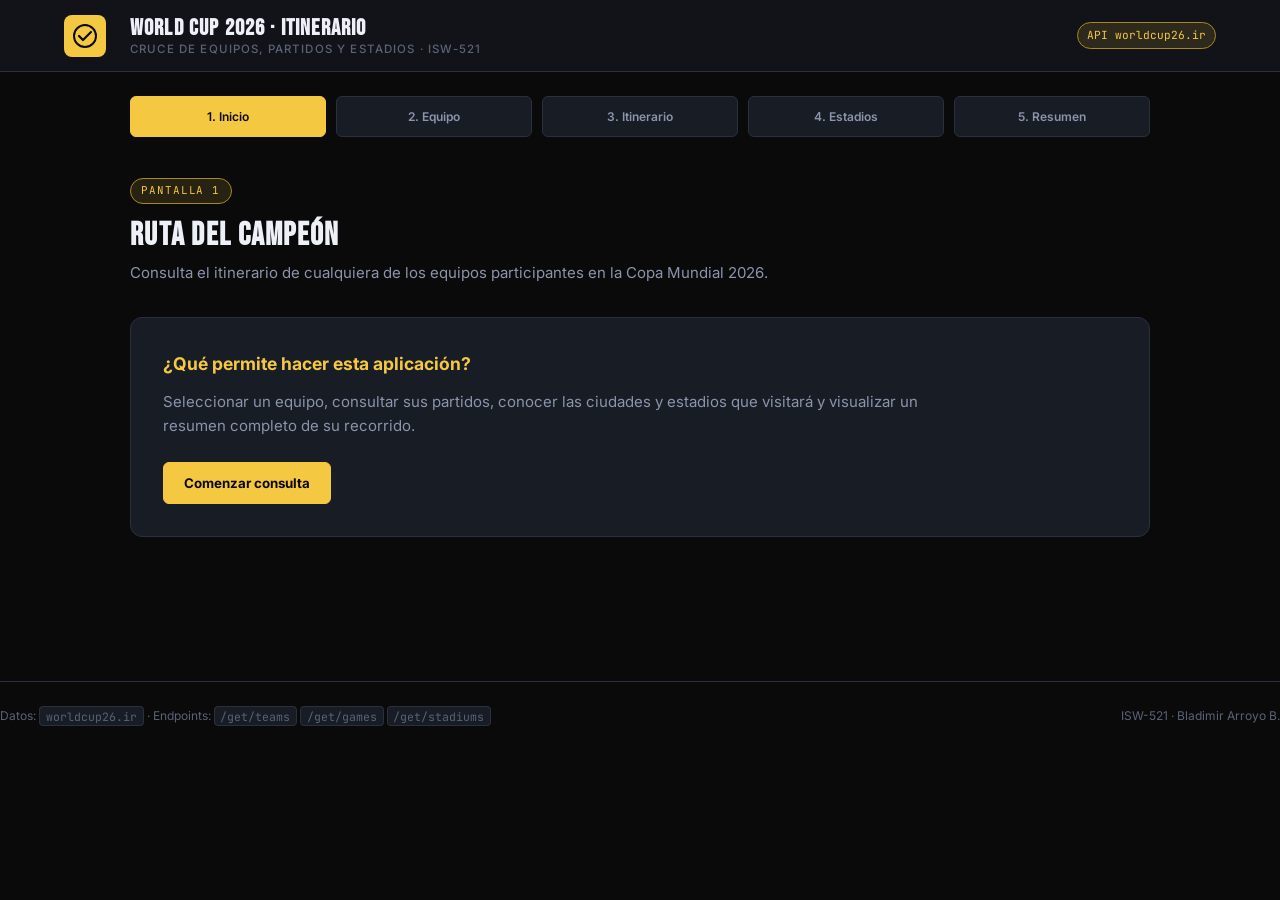
==== Laboratorio-02/Worldcup/worldcup26_itinerario.html @ c5534510 "Crea navegación y estructura de cinco pantallas" ====
<!DOCTYPE html>
<html lang="es">
<head>
  <meta charset="UTF-8">
  <meta name="viewport" content="width=device-width, initial-scale=1.0">
  <title>FIFA World Cup 2026 · Itinerario por Equipo</title>

  <!-- Fuentes institucionales -->
  <link rel="preconnect" href="https://fonts.googleapis.com">
  <link rel="preconnect" href="https://fonts.gstatic.com" crossorigin>
  <link href="https://fonts.googleapis.com/css2?family=Bebas+Neue&family=Inter:wght@300;400;500;600;700&family=JetBrains+Mono:wght@400;600&display=swap" rel="stylesheet">

  <!-- Estilos de la aplicación -->
  <link rel="stylesheet" href="worldcup26_styles.css">
</head>
<body>

<!-- ═══════════════════════════════════════════════════════
     HEADER
═══════════════════════════════════════════════════════ -->
<header>
  <div class="logo-mark" aria-hidden="true">
    <svg viewBox="0 0 26 26" fill="none" xmlns="http://www.w3.org/2000/svg">
      <circle cx="13" cy="13" r="11" stroke="#0A0A0A" stroke-width="2"/>
      <path d="M7 13l4 4 8-8" stroke="#0A0A0A" stroke-width="2.2"
            stroke-linecap="round" stroke-linejoin="round"/>
    </svg>
  </div>
  <div class="header-titles">
    <h1>World Cup 2026 · Itinerario</h1>
    <p>Cruce de equipos, partidos y estadios · ISW-521</p>
  </div>
  <span class="header-badge" id="apiStatus">API worldcup26.ir</span>
</header>

<!-- ═══════════════════════════════════════════════════════
     NAVEGACIÓN ENTRE LAS CINCO PANTALLAS
═══════════════════════════════════════════════════════ -->
<nav class="screen-nav" aria-label="Navegación principal">
  <button
    type="button"
    class="screen-nav-button active"
    data-screen="inicio">
    1. Inicio
  </button>

  <button
    type="button"
    class="screen-nav-button"
    data-screen="equipo">
    2. Equipo
  </button>

  <button
    type="button"
    class="screen-nav-button"
    data-screen="itinerario">
    3. Itinerario
  </button>

  <button
    type="button"
    class="screen-nav-button"
    data-screen="estadios">
    4. Estadios
  </button>

  <button
    type="button"
    class="screen-nav-button"
    data-screen="resumen">
    5. Resumen
  </button>
</nav>

<!-- ═══════════════════════════════════════════════════════
     MAIN
═══════════════════════════════════════════════════════ -->
<main>

  <!-- ═══════════════════════════════════════════════════
       PANTALLA 1: INICIO
  ═══════════════════════════════════════════════════ -->
  <section
    class="app-screen active"
    id="screen-inicio"
    data-screen-panel="inicio">

    <div class="screen-heading">
      <span class="screen-number">Pantalla 1</span>
      <h2>Ruta del Campeón</h2>
      <p>
        Consulta el itinerario de cualquiera de los equipos participantes
        en la Copa Mundial 2026.
      </p>
    </div>

    <div class="welcome-panel">
      <h3>¿Qué permite hacer esta aplicación?</h3>

      <p>
        Seleccionar un equipo, consultar sus partidos, conocer las ciudades
        y estadios que visitará y visualizar un resumen completo de su recorrido.
      </p>

      <button type="button" class="primary-button" id="startButton">
        Comenzar consulta
      </button>
    </div>

  </section>

  <!-- ═══════════════════════════════════════════════════
       PANTALLA 2: SELECCIÓN DEL EQUIPO
  ═══════════════════════════════════════════════════ -->
  <section
    class="app-screen"
    id="screen-equipo"
    data-screen-panel="equipo"
    hidden>

    <div class="screen-heading">
      <span class="screen-number">Pantalla 2</span>
      <h2>Selección del equipo</h2>
      <p>
        Seleccione uno de los equipos obtenidos desde el endpoint
        <code>/get/teams</code>.
      </p>
    </div>

    <!-- Selector poblado desde /get/teams -->
    <section class="selector-panel" aria-label="Selección de equipo">
      <div class="selector-group">
        <label for="teamSelect">Selecciona un equipo</label>

        <select id="teamSelect" disabled aria-live="polite">
          <option value="">— Cargando equipos…</option>
        </select>
      </div>
    </section>

    <!-- Información del equipo seleccionado -->
    <section
      class="team-info"
      id="teamInfo"
      aria-label="Información del equipo seleccionado">

      <div class="team-flag">
        <img
          src=""
          alt="Bandera del equipo"
          id="teamFlagImg">
      </div>

      <div class="team-details">
        <h2 class="team-name" id="teamName">—</h2>
      </div>
    </section>

  </section>

  <!-- ═══════════════════════════════════════════════════
       PANTALLA 3: ITINERARIO DE PARTIDOS
  ═══════════════════════════════════════════════════ -->
  <section
    class="app-screen"
    id="screen-itinerario"
    data-screen-panel="itinerario"
    hidden>

    <div class="screen-heading">
      <span class="screen-number">Pantalla 3</span>
      <h2>Itinerario de partidos</h2>
      <p>
        Partidos del equipo seleccionado, ordenados cronológicamente.
      </p>
    </div>

    <div class="empty-state" id="gamesEmptyState">
      Seleccione primero un equipo para consultar su itinerario.
    </div>

    <!-- Encabezado con contador de partidos -->
    <div class="section-eyebrow" id="sectionEyebrow">
      <span class="eyebrow-label">Partidos del equipo</span>
      <div class="eyebrow-line"></div>
      <span class="eyebrow-count" id="eyebrowCount">0</span>
    </div>

    <!-- Tarjetas de partidos -->
    <div
      class="cards-grid"
      id="cardsGrid"
      aria-live="polite"
      aria-label="Itinerario de partidos">
    </div>

  </section>

  <!-- ═══════════════════════════════════════════════════
       PANTALLA 4: CIUDADES Y ESTADIOS
  ═══════════════════════════════════════════════════ -->
  <section
    class="app-screen"
    id="screen-estadios"
    data-screen-panel="estadios"
    hidden>

    <div class="screen-heading">
      <span class="screen-number">Pantalla 4</span>
      <h2>Ciudades y estadios</h2>
      <p>
        Información obtenida al cruzar los partidos con el endpoint
        <code>/get/stadiums</code>.
      </p>
    </div>

    <!-- Banner mostrado cuando falla /get/stadiums -->
    <div
      class="alert-banner"
      id="alertBanner"
      role="alert"
      aria-live="assertive">

      <span class="alert-icon">⚡</span>

      <div>
        <strong>Estadios no disponibles</strong><br>

        <span id="alertMsg">
          La petición a /get/stadiums falló. Los partidos permanecen
          disponibles y se reintentará únicamente la carga de estadios.
        </span>
      </div>
    </div>

    <div class="empty-state" id="stadiumsEmptyState">
      Seleccione un equipo para consultar las ciudades y los estadios
      de su itinerario.
    </div>

    <!-- Ciudades distintas del recorrido -->
    <div class="cities-section" id="citiesSection">
      <p class="cities-title">Ciudades sede del itinerario</p>
      <div class="cities-chips" id="citiesChips"></div>
    </div>

    <!-- Posteriormente se mostrarán los estadios aquí -->
    <div
      class="stadiums-grid"
      id="stadiumsGrid"
      aria-live="polite">
    </div>

  </section>

  <!-- ═══════════════════════════════════════════════════
       PANTALLA 5: RESUMEN
  ═══════════════════════════════════════════════════ -->
  <section
    class="app-screen"
    id="screen-resumen"
    data-screen-panel="resumen"
    hidden>

    <div class="screen-heading">
      <span class="screen-number">Pantalla 5</span>
      <h2>Resumen del recorrido</h2>
      <p>
        Estadísticas generales calculadas a partir del itinerario
        del equipo seleccionado.
      </p>
    </div>

    <div class="empty-state" id="summaryEmptyState">
      Seleccione un equipo para generar el resumen.
    </div>

    <!-- Estadísticas del equipo seleccionado -->
    <div class="stats-bar" id="statsBar" aria-live="polite">
      <div class="stat-cell">
        <span class="stat-num" id="statGames">—</span>
        <span class="stat-label">Partidos</span>
      </div>

      <div class="stat-cell">
        <span class="stat-num" id="statCities">—</span>
        <span class="stat-label">Ciudades</span>
      </div>

      <div class="stat-cell">
        <span class="stat-num" id="statHome">—</span>
        <span class="stat-label">Locales</span>
      </div>

      <div class="stat-cell">
        <span class="stat-num" id="statAway">—</span>
        <span class="stat-label">Visitantes</span>
      </div>
    </div>

  </section>

</main>

<!-- ═══════════════════════════════════════════════════════
     FOOTER
═══════════════════════════════════════════════════════ -->
<footer>
  <span>
    Datos: <code>worldcup26.ir</code> ·
    Endpoints: <code>/get/teams</code> <code>/get/games</code> <code>/get/stadiums</code>
  </span>
  <span>ISW-521 · Bladimir Arroyo B.</span>
</footer>

<!-- Lógica de la aplicación (defer garantiza que el DOM ya existe) -->
<script src="worldcup26_app.js" defer></script>

</body>
</html>
---- Laboratorio-02/Worldcup/worldcup26_styles.css ----
/* ═══════════════════════════════════════════════════════
   DESIGN TOKENS
   Palette: pitch black + stadium floodlight gold + grass green accent
   Signature: diagonal "match stripe" on each card header
═══════════════════════════════════════════════════════ */
:root {
  --black:      #0A0A0A;
  --deep:       #111318;
  --surface:    #181C25;
  --card:       #1E2330;
  --border:     #2A3040;
  --muted:      #3A4255;

  --gold:       #F5C842;
  --gold-dim:   #A8891D;
  --gold-glow:  rgba(245,200,66,.12);

  --green:      #2ECC71;
  --green-dim:  rgba(46,204,113,.15);

  --red:        #E74C3C;
  --red-dim:    rgba(231,76,60,.15);

  --text:       #EDF0F7;
  --text-2:     #8B94AC;
  --text-3:     #5A6278;

  --radius:     12px;
  --radius-sm:  6px;

  --font-display: 'Bebas Neue', sans-serif;
  --font-body:    'Inter', sans-serif;
  --font-mono:    'JetBrains Mono', monospace;

  --transition: 200ms cubic-bezier(.4,0,.2,1);
}

/* ═══ RESET ══════════════════════════════════════════════ */
*, *::before, *::after { box-sizing: border-box; margin: 0; padding: 0; }
html { scroll-behavior: smooth; }
body {
  background: var(--black);
  color: var(--text);
  font-family: var(--font-body);
  font-size: 15px;
  line-height: 1.6;
  min-height: 100vh;
}

/* ═══ HEADER ════════════════════════════════════════════ */
header {
  background: var(--deep);
  border-bottom: 1px solid var(--border);
  padding: 0 clamp(1.5rem, 5vw, 4rem);
  display: flex;
  align-items: center;
  gap: 1.5rem;
  height: 72px;
  position: sticky;
  top: 0;
  z-index: 100;
}
.logo-mark {
  width: 42px; height: 42px;
  background: var(--gold);
  border-radius: 8px;
  display: grid; place-items: center;
  flex-shrink: 0;
}
.logo-mark svg { width: 26px; height: 26px; }
.header-titles { line-height: 1.2; }
.header-titles h1 {
  font-family: var(--font-display);
  font-size: 1.45rem;
  letter-spacing: .05em;
  color: var(--text);
}
.header-titles p {
  font-size: .72rem;
  color: var(--text-3);
  text-transform: uppercase;
  letter-spacing: .1em;
  font-weight: 500;
}
.header-badge {
  margin-left: auto;
  font-size: .7rem;
  font-family: var(--font-mono);
  background: var(--gold-glow);
  border: 1px solid var(--gold-dim);
  color: var(--gold);
  padding: .3em .8em;
  border-radius: 999px;
}

/* ═══ LAYOUT ════════════════════════════════════════════ */
main {
  max-width: 1100px;
  margin: 0 auto;
  padding: 2.5rem clamp(1rem, 4vw, 2.5rem) 5rem;
}

/* ═══ SELECTOR SECTION ══════════════════════════════════ */
.selector-panel {
  background: var(--surface);
  border: 1px solid var(--border);
  border-radius: var(--radius);
  padding: 2rem 2.25rem;
  margin-bottom: 2.5rem;
  display: flex;
  gap: 2rem;
  align-items: flex-end;
  flex-wrap: wrap;
}
.selector-group { flex: 1; min-width: 260px; }
.selector-group label {
  display: block;
  font-size: .7rem;
  font-weight: 600;
  text-transform: uppercase;
  letter-spacing: .12em;
  color: var(--text-3);
  margin-bottom: .6rem;
}
.selector-group select {
  width: 100%;
  background: var(--card);
  border: 1.5px solid var(--border);
  color: var(--text);
  font-family: var(--font-body);
  font-size: .95rem;
  padding: .75rem 1rem;
  border-radius: var(--radius-sm);
  cursor: pointer;
  appearance: none;
  background-image: url("data:image/svg+xml,%3Csvg xmlns='http://www.w3.org/2000/svg' viewBox='0 0 20 20'%3E%3Cpath fill='%238B94AC' d='M5 7l5 5 5-5'/%3E%3C/svg%3E");
  background-repeat: no-repeat;
  background-position: right .85rem center;
  background-size: 18px;
  transition: border-color var(--transition);
}
.selector-group select:focus { outline: none; border-color: var(--gold); }
.selector-group select:disabled { opacity: .45; cursor: not-allowed; }
.selector-group select option { background: var(--card); }

/* ═══ STATS BAR ════════════════════════════════════════= */
.stats-bar {
  display: none;
  gap: 1px;
  background: var(--border);
  border: 1px solid var(--border);
  border-radius: var(--radius);
  overflow: hidden;
  margin-bottom: 2rem;
}
.stats-bar.visible { display: flex; }
.stat-cell {
  flex: 1;
  background: var(--surface);
  padding: 1.15rem 1.5rem;
  text-align: center;
  min-width: 0;
}
.stat-cell .stat-num {
  display: block;
  font-family: var(--font-display);
  font-size: 2.1rem;
  color: var(--gold);
  letter-spacing: .04em;
  line-height: 1;
}
.stat-cell .stat-label {
  font-size: .68rem;
  text-transform: uppercase;
  letter-spacing: .1em;
  color: var(--text-3);
  font-weight: 600;
  margin-top: .3rem;
}

/* ═══ SECTION EYEBROW ═══════════════════════════════════ */
.section-eyebrow {
  display: none;
  align-items: center;
  gap: .75rem;
  margin-bottom: 1.25rem;
}
.section-eyebrow.visible { display: flex; }
.eyebrow-label {
  font-size: .7rem;
  font-weight: 700;
  text-transform: uppercase;
  letter-spacing: .14em;
  color: var(--text-3);
}
.eyebrow-line { flex: 1; height: 1px; background: var(--border); }
.eyebrow-count {
  font-family: var(--font-mono);
  font-size: .72rem;
  color: var(--gold);
  background: var(--gold-glow);
  border: 1px solid var(--gold-dim);
  padding: .2em .65em;
  border-radius: 999px;
}

/* ═══ CARDS GRID ════════════════════════════════════════ */
.cards-grid {
  display: grid;
  grid-template-columns: repeat(auto-fill, minmax(320px, 1fr));
  gap: 1.25rem;
}

/* ═══ MATCH CARD ════════════════════════════════════════ */
.match-card {
  background: var(--card);
  border: 1px solid var(--border);
  border-radius: var(--radius);
  overflow: hidden;
  transition: transform var(--transition), box-shadow var(--transition), border-color var(--transition);
  animation: card-in .35s ease both;
}
.match-card:hover {
  transform: translateY(-3px);
  box-shadow: 0 12px 36px rgba(0,0,0,.5);
  border-color: var(--muted);
}
@keyframes card-in {
  from { opacity: 0; transform: translateY(12px); }
  to   { opacity: 1; transform: translateY(0); }
}

/* Diagonal stripe — the signature element */
.card-stripe {
  height: 7px;
  background: repeating-linear-gradient(
    -55deg,
    var(--gold) 0px,
    var(--gold) 6px,
    transparent 6px,
    transparent 14px
  );
  opacity: .8;
}
.match-card.home .card-stripe {
  background: repeating-linear-gradient(
    -55deg,
    var(--green) 0px,
    var(--green) 6px,
    transparent 6px,
    transparent 14px
  );
}

.card-header {
  padding: 1.1rem 1.25rem .7rem;
  display: flex;
  justify-content: space-between;
  align-items: flex-start;
  gap: .75rem;
}
.card-matchup { flex: 1; min-width: 0; }
.card-round {
  font-size: .65rem;
  font-weight: 700;
  text-transform: uppercase;
  letter-spacing: .12em;
  color: var(--text-3);
  margin-bottom: .35rem;
}
.card-teams {
  font-family: var(--font-display);
  font-size: 1.3rem;
  letter-spacing: .03em;
  color: var(--text);
  white-space: nowrap;
  overflow: hidden;
  text-overflow: ellipsis;
}
.team-highlight { color: var(--gold); }
.card-role-badge {
  flex-shrink: 0;
  font-size: .62rem;
  font-weight: 700;
  text-transform: uppercase;
  letter-spacing: .1em;
  padding: .3em .7em;
  border-radius: 999px;
}
.role-home {
  background: var(--green-dim);
  color: var(--green);
  border: 1px solid rgba(46,204,113,.3);
}
.role-away {
  background: var(--gold-glow);
  color: var(--gold);
  border: 1px solid rgba(245,200,66,.3);
}

.card-body { padding: 0 1.25rem 1.1rem; }

.card-row {
  display: flex;
  align-items: flex-start;
  gap: .65rem;
  padding: .55rem 0;
  border-bottom: 1px solid var(--border);
}
.card-row:last-child { border-bottom: none; }
.card-icon {
  width: 28px; height: 28px; flex-shrink: 0;
  background: var(--surface);
  border: 1px solid var(--border);
  border-radius: 6px;
  display: grid; place-items: center;
  font-size: 13px;
  margin-top: .05rem;
}
.card-row-content { flex: 1; min-width: 0; }
.card-row-label {
  font-size: .65rem;
  font-weight: 600;
  text-transform: uppercase;
  letter-spacing: .1em;
  color: var(--text-3);
  line-height: 1;
  margin-bottom: .2rem;
}
.card-row-value {
  font-size: .88rem;
  color: var(--text);
  font-weight: 500;
}
.card-row-sub {
  font-size: .78rem;
  color: var(--text-2);
  margin-top: .1rem;
}

/* ═══ STADIUM ERROR STATE ═══════════════════════════════ */
.stadium-error .card-row-value {
  color: var(--red);
}
.stadium-error .card-icon {
  border-color: var(--red);
  background: var(--red-dim);
}
.stadium-retrying {
  font-size: .68rem;
  color: var(--text-3);
  font-family: var(--font-mono);
  margin-top: .2rem;
  animation: pulse 1.4s ease infinite;
}
@keyframes pulse { 0%,100%{opacity:1} 50%{opacity:.4} }

/* ═══ SKELETON CARDS ════════════════════════════════════ */
.skeleton-card {
  background: var(--card);
  border: 1px solid var(--border);
  border-radius: var(--radius);
  overflow: hidden;
  animation: card-in .3s ease both;
}
.skeleton-stripe {
  height: 7px;
  background: var(--border);
  animation: shimmer 1.6s ease infinite;
}
.skeleton-body { padding: 1.1rem 1.25rem; }
.skel {
  background: var(--muted);
  border-radius: 4px;
  margin-bottom: .7rem;
  animation: shimmer 1.6s ease infinite;
}
.skel-lg  { height: 18px; width: 70%; }
.skel-md  { height: 13px; width: 55%; }
.skel-sm  { height: 11px; width: 40%; }
@keyframes shimmer {
  0%   { opacity: .5; }
  50%  { opacity: .2; }
  100% { opacity: .5; }
}

/* ═══ STATE MESSAGES ════════════════════════════════════ */
.state-msg {
  text-align: center;
  padding: 4rem 2rem;
  color: var(--text-3);
}
.state-msg .state-icon {
  font-size: 3rem;
  margin-bottom: 1rem;
  display: block;
}
.state-msg h2 {
  font-family: var(--font-display);
  font-size: 1.5rem;
  letter-spacing: .05em;
  color: var(--text-2);
  margin-bottom: .5rem;
}
.state-msg p {
  font-size: .9rem;
  max-width: 380px;
  margin: 0 auto;
  line-height: 1.6;
}

/* ═══ GLOBAL SPINNER ════════════════════════════════════ */
.spinner {
  width: 22px; height: 22px;
  border: 2.5px solid var(--border);
  border-top-color: var(--gold);
  border-radius: 50%;
  animation: spin .7s linear infinite;
  display: inline-block;
  vertical-align: middle;
}
@keyframes spin { to { transform: rotate(360deg); } }

/* ═══ ALERT BANNER ══════════════════════════════════════ */
.alert-banner {
  display: none;
  align-items: flex-start;
  gap: .75rem;
  background: var(--red-dim);
  border: 1px solid var(--red);
  border-radius: var(--radius-sm);
  padding: 1rem 1.25rem;
  margin-bottom: 1.5rem;
  font-size: .88rem;
  color: #F5A9A3;
}
.alert-banner.visible { display: flex; }
.alert-banner strong { color: var(--red); }
.alert-icon { flex-shrink: 0; font-size: 1.1rem; margin-top: .05rem; }

/* ═══ CITIES CHIP LIST ══════════════════════════════════ */
.cities-section { display: none; margin-bottom: 2.5rem; }
.cities-section.visible { display: block; }
.cities-title {
  font-size: .7rem;
  font-weight: 700;
  text-transform: uppercase;
  letter-spacing: .12em;
  color: var(--text-3);
  margin-bottom: .7rem;
}
.cities-chips { display: flex; flex-wrap: wrap; gap: .5rem; }
.city-chip {
  font-size: .78rem;
  font-family: var(--font-mono);
  background: var(--surface);
  border: 1px solid var(--border);
  color: var(--text-2);
  padding: .3em .8em;
  border-radius: 999px;
  transition: border-color var(--transition);
}
.city-chip:hover { border-color: var(--gold); color: var(--gold); }

/* ═══ FOOTER ════════════════════════════════════════════ */
footer {
  margin-top: 4rem;
  padding-top: 1.5rem;
  border-top: 1px solid var(--border);
  display: flex;
  justify-content: space-between;
  align-items: center;
  flex-wrap: wrap;
  gap: .75rem;
  font-size: .75rem;
  color: var(--text-3);
}
footer code {
  font-family: var(--font-mono);
  background: var(--surface);
  border: 1px solid var(--border);
  padding: .15em .5em;
  border-radius: 4px;
  font-size: .72rem;
}

/* ═══════════════════════════════════════════════════════
   NAVEGACIÓN ENTRE PANTALLAS
═══════════════════════════════════════════════════════ */

.screen-nav {
  max-width: 1100px;
  margin: 1.5rem auto 0;
  padding: 0 clamp(1rem, 4vw, 2.5rem);

  display: grid;
  grid-template-columns: repeat(5, 1fr);
  gap: 0.6rem;
}

.screen-nav-button {
  border: 1px solid var(--border);
  border-radius: var(--radius-sm);

  background: var(--surface);
  color: var(--text-2);

  padding: 0.75rem 0.5rem;

  font-family: var(--font-body);
  font-size: 0.75rem;
  font-weight: 600;

  cursor: pointer;
  transition:
    background var(--transition),
    color var(--transition),
    border-color var(--transition);
}

.screen-nav-button:hover {
  color: var(--gold);
  border-color: var(--gold-dim);
}

.screen-nav-button.active {
  background: var(--gold);
  border-color: var(--gold);
  color: var(--black);
}

/* ═══════════════════════════════════════════════════════
   PANTALLAS
═══════════════════════════════════════════════════════ */

.app-screen {
  display: none;
}

.app-screen.active {
  display: block;
}

.screen-heading {
  margin-bottom: 2rem;
}

.screen-number {
  display: inline-block;

  margin-bottom: 0.4rem;
  padding: 0.2rem 0.65rem;

  border: 1px solid var(--gold-dim);
  border-radius: 999px;

  background: var(--gold-glow);
  color: var(--gold);

  font-family: var(--font-mono);
  font-size: 0.68rem;
  text-transform: uppercase;
  letter-spacing: 0.08em;
}

.screen-heading h2 {
  font-family: var(--font-display);
  font-size: 2rem;
  letter-spacing: 0.04em;
}

.screen-heading p {
  max-width: 720px;
  color: var(--text-2);
}

.screen-heading code {
  font-family: var(--font-mono);
  color: var(--gold);
}

/* ═══════════════════════════════════════════════════════
   PANTALLA DE INICIO
═══════════════════════════════════════════════════════ */

.welcome-panel {
  padding: 2rem;

  background: var(--surface);
  border: 1px solid var(--border);
  border-radius: var(--radius);
}

.welcome-panel h3 {
  margin-bottom: 0.75rem;
  color: var(--gold);
}

.welcome-panel p {
  max-width: 760px;
  margin-bottom: 1.5rem;
  color: var(--text-2);
}

.primary-button {
  border: 1px solid var(--gold);
  border-radius: var(--radius-sm);

  background: var(--gold);
  color: var(--black);

  padding: 0.75rem 1.25rem;

  font-family: var(--font-body);
  font-weight: 700;

  cursor: pointer;
  transition: transform var(--transition);
}

.primary-button:hover {
  transform: translateY(-2px);
}

/* ═══════════════════════════════════════════════════════
   ESTADOS SIN INFORMACIÓN
═══════════════════════════════════════════════════════ */

.empty-state {
  padding: 1.5rem;

  background: var(--surface);
  border: 1px dashed var(--muted);
  border-radius: var(--radius);

  color: var(--text-2);
  text-align: center;
}

/* Mantiene la bandera y el nombre ordenados */
.team-info {
  display: none;
  align-items: center;
  gap: 1.25rem;

  margin-bottom: 2rem;
  padding: 1.5rem;

  background: var(--surface);
  border: 1px solid var(--border);
  border-radius: var(--radius);
}

.team-flag img {
  display: block;
  width: 90px;
  height: 60px;
  object-fit: cover;
}

.team-name {
  font-size: 1.8rem;
}

/* ═══ RESPONSIVE ════════════════════════════════════════ */
@media (max-width: 600px) {
  .stats-bar { flex-direction: column; gap: 0; }
  .selector-panel { flex-direction: column; gap: 1rem; }
  header { gap: 1rem; }
  .header-badge { display: none; }

  .screen-nav {
      grid-template-columns: 1fr;
    }

    .team-info {
      align-items: flex-start;
      flex-direction: column;
    }
}

@media (prefers-reduced-motion: reduce) {
  *, *::before, *::after {
    animation-duration: .01ms !important;
    transition-duration: .01ms !important;
  }
}
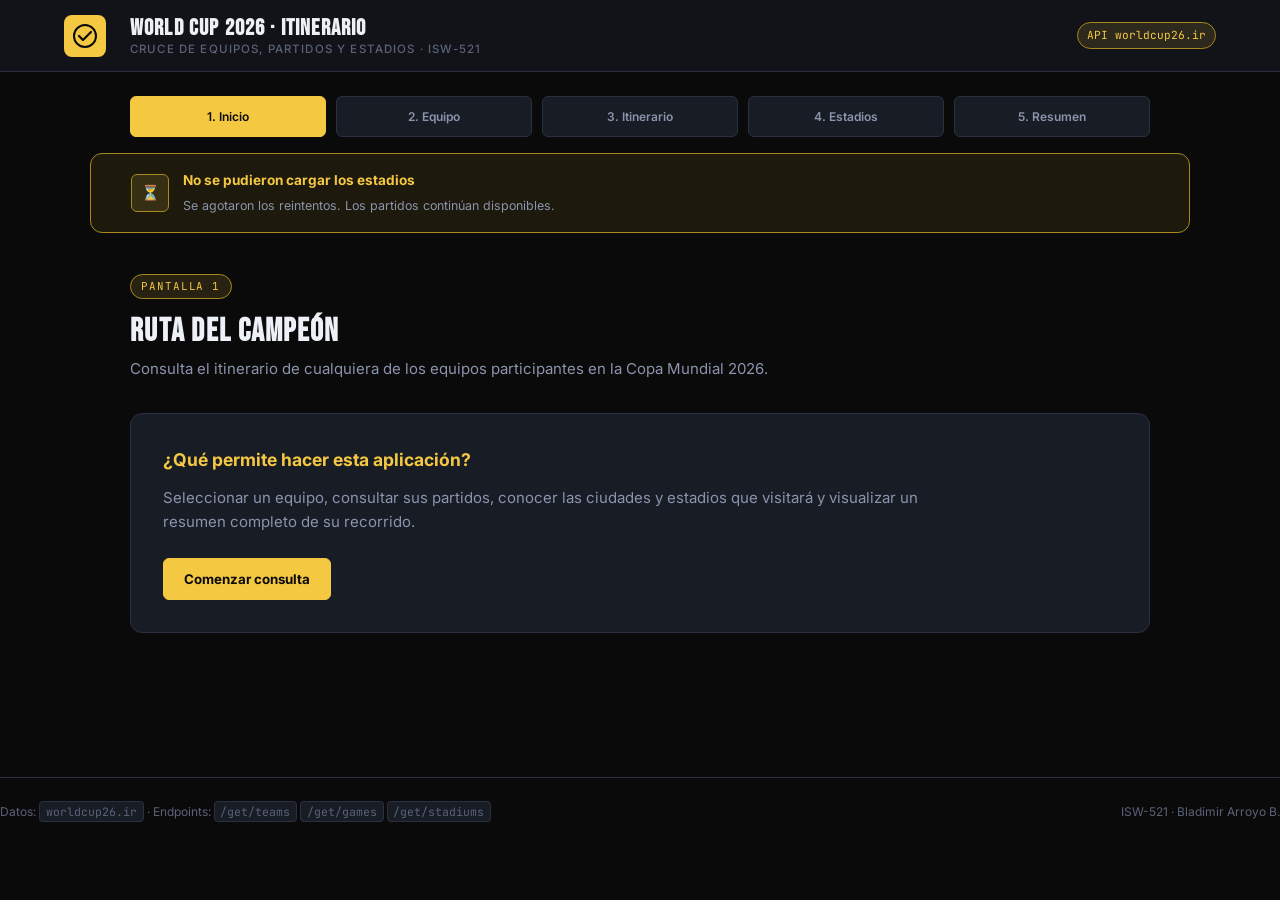
==== commit c8d6aa10: "Implementa reintentos y backoff para errores 429 y 500" ====
--- a/Laboratorio-02/Worldcup/worldcup26_itinerario.html
+++ b/Laboratorio-02/Worldcup/worldcup26_itinerario.html
@@ -74,6 +74,29 @@
 </nav>
 
 <!-- ═══════════════════════════════════════════════════════
+     ESTADO DE REINTENTOS Y ERRORES HTTP
+═══════════════════════════════════════════════════════ -->
+<div
+  class="resilience-banner"
+  id="resilienceBanner"
+  role="status"
+  aria-live="polite"
+  hidden>
+
+  <span class="resilience-icon" aria-hidden="true">⏳</span>
+
+  <div>
+    <strong id="resilienceTitle">
+      Reintentando petición
+    </strong>
+
+    <p id="resilienceMessage">
+      Esperando para realizar un nuevo intento.
+    </p>
+  </div>
+</div>
+
+<!-- ═══════════════════════════════════════════════════════
      MAIN
 ═══════════════════════════════════════════════════════ -->
 <main>
@@ -296,6 +319,16 @@
       <div class="stat-cell">
         <span class="stat-num" id="statAway">—</span>
         <span class="stat-label">Visitantes</span>
+      </div>
+
+      <div class="stat-cell">
+        <span class="stat-num" id="statStadiums">—</span>
+        <span class="stat-label">Estadios</span>
+      </div>
+
+      <div class="stat-cell">
+        <span class="stat-num" id="statCapacity">—</span>
+        <span class="stat-label">Capacidad promedio</span>
       </div>
     </div>
 
--- a/Laboratorio-02/Worldcup/worldcup26_styles.css
+++ b/Laboratorio-02/Worldcup/worldcup26_styles.css
@@ -662,6 +662,290 @@
   font-size: 1.8rem;
 }
 
+/* ═══════════════════════════════════════════════════════
+   PANTALLA 4: CIUDADES Y ESTADIOS
+═══════════════════════════════════════════════════════ */
+
+.stadiums-grid {
+  display: grid;
+  grid-template-columns: repeat(3, minmax(0, 1fr));
+  gap: 1rem;
+
+  margin-top: 1.5rem;
+}
+
+.stadium-card {
+  position: relative;
+  overflow: hidden;
+
+  padding: 1.25rem;
+
+  background: var(--surface);
+  border: 1px solid var(--border);
+  border-radius: var(--radius);
+
+  transition:
+    transform var(--transition),
+    border-color var(--transition);
+}
+
+.stadium-card::before {
+  content: "";
+
+  position: absolute;
+  top: 0;
+  left: 0;
+
+  width: 100%;
+  height: 5px;
+
+  background: repeating-linear-gradient(
+    135deg,
+    var(--gold) 0,
+    var(--gold) 7px,
+    transparent 7px,
+    transparent 13px
+  );
+}
+
+.stadium-card:hover {
+  transform: translateY(-3px);
+  border-color: var(--gold-dim);
+}
+
+.stadium-card-header {
+  display: flex;
+  align-items: flex-start;
+  gap: 0.85rem;
+
+  padding-top: 0.35rem;
+  margin-bottom: 1.25rem;
+}
+
+.stadium-card-icon {
+  display: grid;
+  place-items: center;
+
+  flex-shrink: 0;
+
+  width: 40px;
+  height: 40px;
+
+  background: var(--gold-glow);
+  border: 1px solid var(--gold-dim);
+  border-radius: var(--radius-sm);
+
+  font-size: 1.15rem;
+}
+
+.stadium-card-header h3 {
+  margin: 0 0 0.3rem;
+
+  color: var(--text-1);
+
+  font-size: 1rem;
+  line-height: 1.3;
+}
+
+.stadium-card-header p {
+  margin: 0;
+
+  color: var(--text-2);
+
+  font-size: 0.78rem;
+  line-height: 1.5;
+}
+
+.stadium-card-data {
+  display: grid;
+  grid-template-columns: repeat(2, 1fr);
+  gap: 0.75rem;
+
+  padding-top: 1rem;
+
+  border-top: 1px solid var(--border);
+}
+
+.stadium-card-data > div {
+  display: flex;
+  flex-direction: column;
+  gap: 0.3rem;
+}
+
+.stadium-data-label {
+  color: var(--muted);
+
+  font-family: var(--font-mono);
+  font-size: 0.62rem;
+  letter-spacing: 0.08em;
+  text-transform: uppercase;
+}
+
+.stadium-card-data strong {
+  color: var(--gold);
+
+  font-family: var(--font-mono);
+  font-size: 1rem;
+}
+
+/* Ciudades distintas */
+
+.cities-section {
+  margin-bottom: 1.5rem;
+}
+
+.cities-title {
+  margin-bottom: 0.75rem;
+
+  color: var(--text-2);
+
+  font-family: var(--font-mono);
+  font-size: 0.68rem;
+  letter-spacing: 0.12em;
+  text-transform: uppercase;
+}
+
+.cities-chips {
+  display: flex;
+  flex-wrap: wrap;
+  gap: 0.5rem;
+}
+
+.city-chip {
+  display: inline-flex;
+  align-items: center;
+
+  padding: 0.4rem 0.75rem;
+
+  background: var(--surface);
+  border: 1px solid var(--border);
+  border-radius: 999px;
+
+  color: var(--text-2);
+
+  font-family: var(--font-mono);
+  font-size: 0.7rem;
+}
+
+.city-chip::before {
+  content: "●";
+
+  margin-right: 0.45rem;
+
+  color: var(--gold);
+  font-size: 0.55rem;
+}
+
+/* ═══════════════════════════════════════════════════════
+   PANTALLA 5: RESUMEN
+═══════════════════════════════════════════════════════ */
+
+#screen-resumen .stats-bar {
+  display: none;
+  grid-template-columns: repeat(3, minmax(0, 1fr));
+  gap: 1rem;
+
+  background: transparent;
+  border: none;
+}
+
+#screen-resumen .stat-cell {
+  min-height: 130px;
+
+  display: flex;
+  flex-direction: column;
+  align-items: flex-start;
+  justify-content: center;
+
+  padding: 1.5rem;
+
+  background: var(--surface);
+  border: 1px solid var(--border);
+  border-radius: var(--radius);
+
+  transition:
+    transform var(--transition),
+    border-color var(--transition);
+}
+
+#screen-resumen .stat-cell:hover {
+  transform: translateY(-3px);
+  border-color: var(--gold-dim);
+}
+
+#screen-resumen .stat-num {
+  margin-bottom: 0.45rem;
+
+  color: var(--gold);
+
+  font-family: var(--font-mono);
+  font-size: clamp(1.6rem, 3vw, 2.25rem);
+  font-weight: 700;
+}
+
+#screen-resumen .stat-label {
+  color: var(--text-2);
+
+  font-family: var(--font-mono);
+  font-size: 0.68rem;
+  letter-spacing: 0.08em;
+  text-transform: uppercase;
+}
+
+/* ═══════════════════════════════════════════════════════
+   BANNER DE RESILIENCIA
+═══════════════════════════════════════════════════════ */
+
+.resilience-banner {
+  max-width: 1100px;
+  margin: 1rem auto 0;
+  padding: 1rem clamp(1rem, 4vw, 2.5rem);
+
+  display: flex;
+  align-items: center;
+  gap: 0.85rem;
+
+  background: rgba(255, 202, 40, 0.08);
+  border: 1px solid var(--gold-dim);
+  border-radius: var(--radius);
+
+  color: var(--text-1);
+}
+
+.resilience-banner[hidden] {
+  display: none;
+}
+
+.resilience-icon {
+  display: grid;
+  place-items: center;
+
+  flex-shrink: 0;
+
+  width: 38px;
+  height: 38px;
+
+  background: var(--gold-glow);
+  border: 1px solid var(--gold-dim);
+  border-radius: var(--radius-sm);
+}
+
+.resilience-banner strong {
+  display: block;
+
+  margin-bottom: 0.25rem;
+
+  color: var(--gold);
+  font-size: 0.85rem;
+}
+
+.resilience-banner p {
+  margin: 0;
+
+  color: var(--text-2);
+  font-size: 0.78rem;
+}
+
 /* ═══ RESPONSIVE ════════════════════════════════════════ */
 @media (max-width: 600px) {
   .stats-bar { flex-direction: column; gap: 0; }
@@ -684,4 +968,32 @@
     animation-duration: .01ms !important;
     transition-duration: .01ms !important;
   }
+}
+
+@media (max-width: 900px) {
+  .stadiums-grid {
+    grid-template-columns: repeat(2, minmax(0, 1fr));
+  }
+}
+
+@media (max-width: 600px) {
+  .stadiums-grid {
+    grid-template-columns: 1fr;
+  }
+
+  .stadium-card-data {
+    grid-template-columns: 1fr;
+  }
+}
+
+@media (max-width: 800px) {
+  #screen-resumen .stats-bar {
+    grid-template-columns: repeat(2, minmax(0, 1fr));
+  }
+}
+
+@media (max-width: 500px) {
+  #screen-resumen .stats-bar {
+    grid-template-columns: 1fr;
+  }
 }
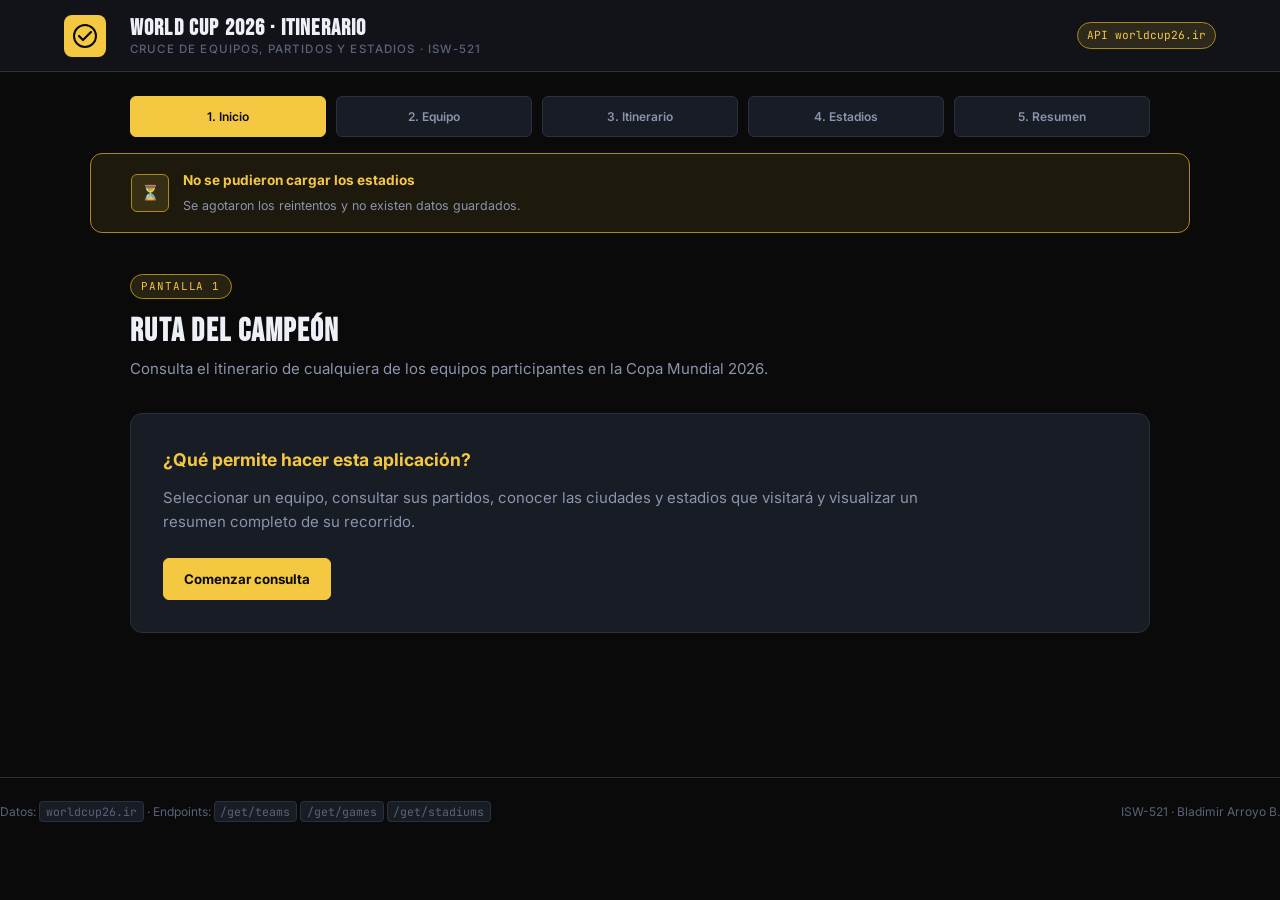
==== commit 69bbac19: "Implementa respaldo offline con localStorage" ====
--- a/Laboratorio-02/Worldcup/worldcup26_itinerario.html
+++ b/Laboratorio-02/Worldcup/worldcup26_itinerario.html
@@ -97,6 +97,27 @@
 </div>
 
 <!-- ═══════════════════════════════════════════════════════
+     AVISO DE DATOS GUARDADOS
+═══════════════════════════════════════════════════════ -->
+<div
+  class="offline-banner"
+  id="offlineBanner"
+  role="status"
+  aria-live="polite"
+  hidden>
+
+  <span class="offline-icon" aria-hidden="true">💾</span>
+
+  <div>
+    <strong>Mostrando datos guardados</strong>
+
+    <p id="offlineMessage">
+      Parte de la información proviene de localStorage.
+    </p>
+  </div>
+</div>
+
+<!-- ═══════════════════════════════════════════════════════
      MAIN
 ═══════════════════════════════════════════════════════ -->
 <main>
--- a/Laboratorio-02/Worldcup/worldcup26_styles.css
+++ b/Laboratorio-02/Worldcup/worldcup26_styles.css
@@ -946,6 +946,59 @@
   font-size: 0.78rem;
 }
 
+/* ═══════════════════════════════════════════════════════
+   AVISO DE DATOS GUARDADOS
+═══════════════════════════════════════════════════════ */
+
+.offline-banner {
+  max-width: 1100px;
+  margin: 1rem auto 0;
+  padding: 1rem clamp(1rem, 4vw, 2.5rem);
+
+  display: flex;
+  align-items: center;
+  gap: 0.85rem;
+
+  background: var(--surface);
+  border: 1px solid var(--border);
+  border-radius: var(--radius);
+
+  color: var(--text-1);
+}
+
+.offline-banner[hidden] {
+  display: none;
+}
+
+.offline-icon {
+  display: grid;
+  place-items: center;
+
+  flex-shrink: 0;
+
+  width: 38px;
+  height: 38px;
+
+  background: var(--gold-glow);
+  border: 1px solid var(--gold-dim);
+  border-radius: var(--radius-sm);
+}
+
+.offline-banner strong {
+  display: block;
+  margin-bottom: 0.25rem;
+
+  color: var(--gold);
+  font-size: 0.85rem;
+}
+
+.offline-banner p {
+  margin: 0;
+
+  color: var(--text-2);
+  font-size: 0.78rem;
+}
+
 /* ═══ RESPONSIVE ════════════════════════════════════════ */
 @media (max-width: 600px) {
   .stats-bar { flex-direction: column; gap: 0; }
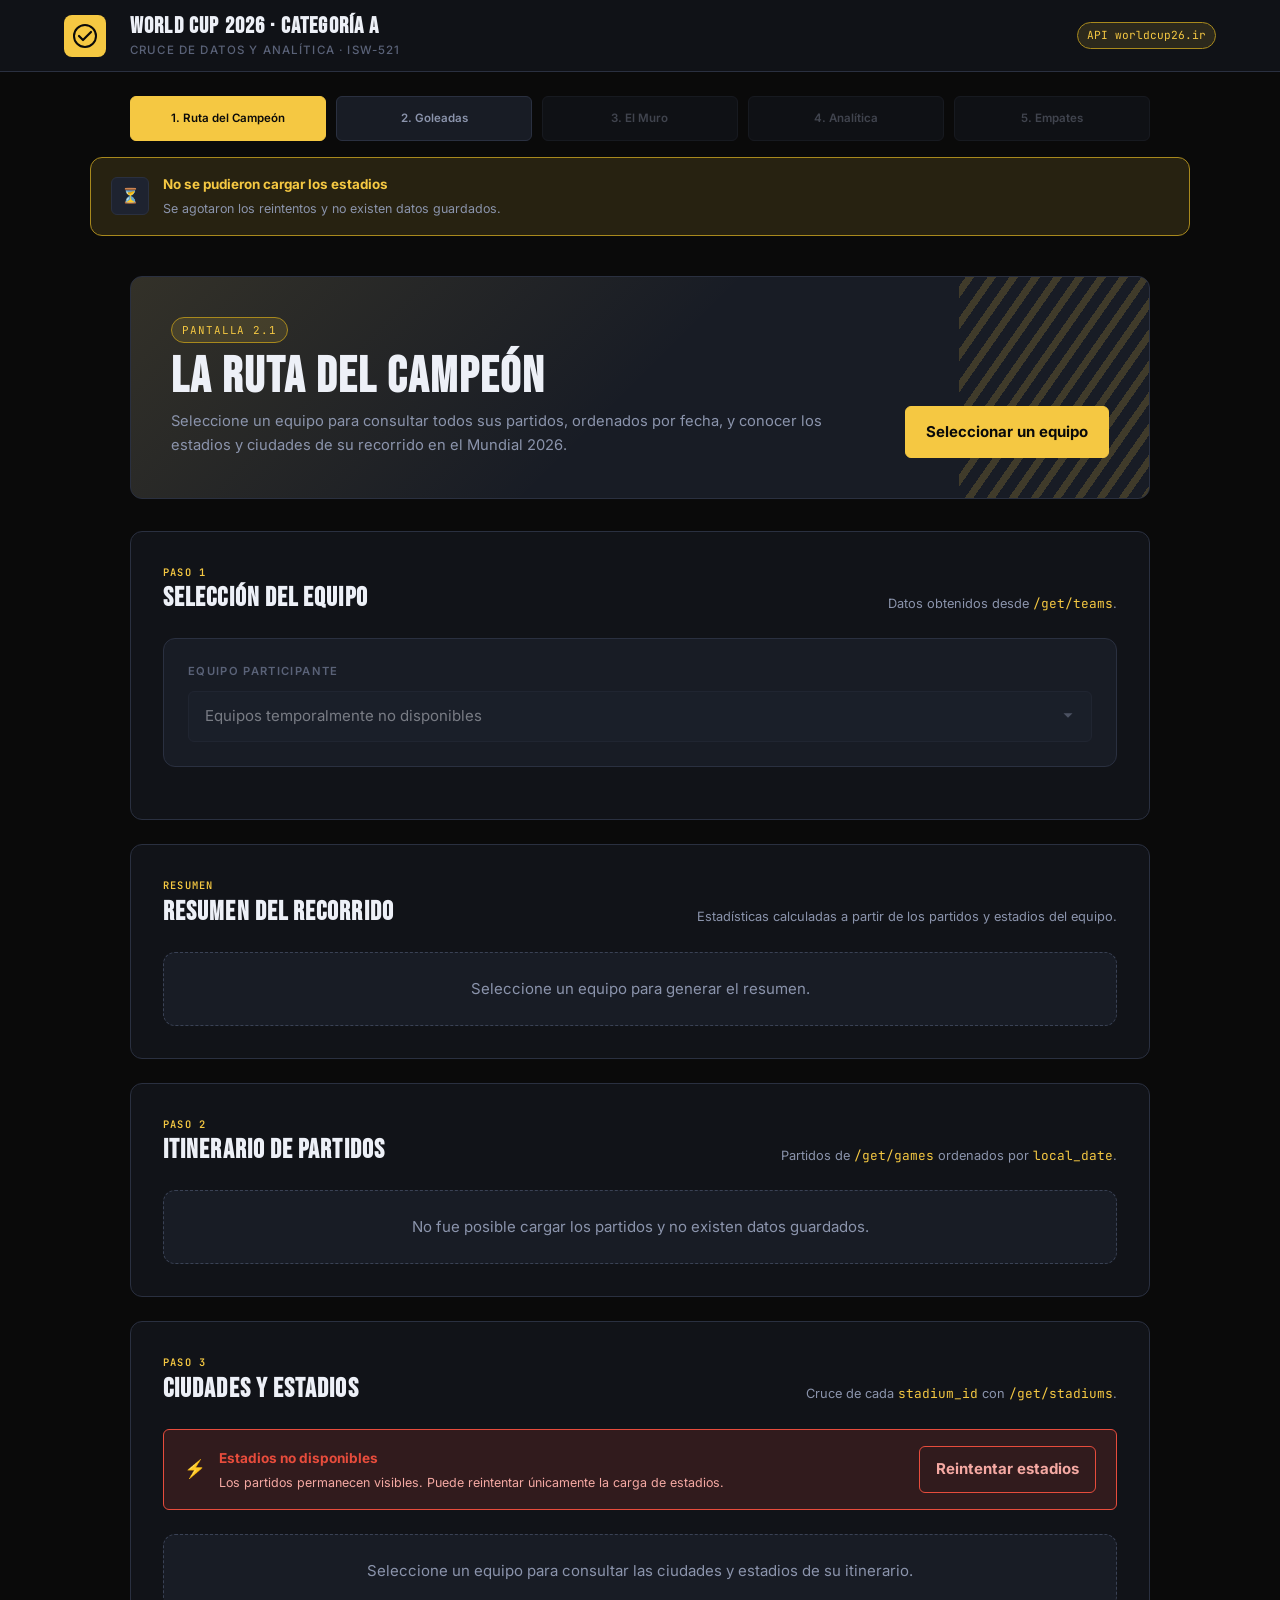
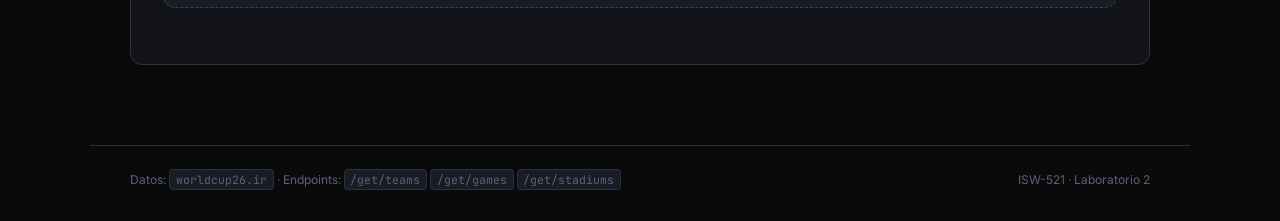
==== commit a0e61be6: "Modifica la Ruta del Campeón e Implementa Rastreador de Goleadas" ====
--- a/Laboratorio-02/Worldcup/worldcup26_itinerario.html
+++ b/Laboratorio-02/Worldcup/worldcup26_itinerario.html
@@ -3,373 +3,782 @@
 <head>
   <meta charset="UTF-8">
   <meta name="viewport" content="width=device-width, initial-scale=1.0">
-  <title>FIFA World Cup 2026 · Itinerario por Equipo</title>
-
-  <!-- Fuentes institucionales -->
+
+  <title>FIFA World Cup 2026 · Laboratorio 2</title>
+
+  <!-- Fuentes -->
   <link rel="preconnect" href="https://fonts.googleapis.com">
-  <link rel="preconnect" href="https://fonts.gstatic.com" crossorigin>
-  <link href="https://fonts.googleapis.com/css2?family=Bebas+Neue&family=Inter:wght@300;400;500;600;700&family=JetBrains+Mono:wght@400;600&display=swap" rel="stylesheet">
-
-  <!-- Estilos de la aplicación -->
-  <link rel="stylesheet" href="worldcup26_styles.css">
+
+  <link
+    rel="preconnect"
+    href="https://fonts.gstatic.com"
+    crossorigin
+  >
+
+  <link
+    href="https://fonts.googleapis.com/css2?family=Bebas+Neue&family=Inter:wght@300;400;500;600;700&family=JetBrains+Mono:wght@400;600&display=swap"
+    rel="stylesheet"
+  >
+
+  <!-- Estilos -->
+  <link
+    rel="stylesheet"
+    href="worldcup26_styles.css"
+  >
 </head>
+
 <body>
 
-<!-- ═══════════════════════════════════════════════════════
-     HEADER
-═══════════════════════════════════════════════════════ -->
-<header>
-  <div class="logo-mark" aria-hidden="true">
-    <svg viewBox="0 0 26 26" fill="none" xmlns="http://www.w3.org/2000/svg">
-      <circle cx="13" cy="13" r="11" stroke="#0A0A0A" stroke-width="2"/>
-      <path d="M7 13l4 4 8-8" stroke="#0A0A0A" stroke-width="2.2"
-            stroke-linecap="round" stroke-linejoin="round"/>
-    </svg>
-  </div>
-  <div class="header-titles">
-    <h1>World Cup 2026 · Itinerario</h1>
-    <p>Cruce de equipos, partidos y estadios · ISW-521</p>
-  </div>
-  <span class="header-badge" id="apiStatus">API worldcup26.ir</span>
-</header>
-
-<!-- ═══════════════════════════════════════════════════════
-     NAVEGACIÓN ENTRE LAS CINCO PANTALLAS
-═══════════════════════════════════════════════════════ -->
-<nav class="screen-nav" aria-label="Navegación principal">
+  <!-- ═══════════════════════════════════════════════════
+       ENCABEZADO
+  ════════════════════════════════════════════════════ -->
+  <header class="app-header">
+
+    <div class="logo-mark" aria-hidden="true">
+      <svg
+        viewBox="0 0 26 26"
+        fill="none"
+        xmlns="http://www.w3.org/2000/svg"
+      >
+        <circle
+          cx="13"
+          cy="13"
+          r="11"
+          stroke="#0A0A0A"
+          stroke-width="2"
+        />
+
+        <path
+          d="M7 13l4 4 8-8"
+          stroke="#0A0A0A"
+          stroke-width="2.2"
+          stroke-linecap="round"
+          stroke-linejoin="round"
+        />
+      </svg>
+    </div>
+
+    <div class="header-titles">
+      <h1>World Cup 2026 · Categoría A</h1>
+
+      <p>
+        Cruce de datos y analítica · ISW-521
+      </p>
+    </div>
+
+    <span
+      class="header-badge"
+      id="apiStatus"
+    >
+      Conectando con la API…
+    </span>
+
+  </header>
+
+  <!-- ═══════════════════════════════════════════════════
+       NAVEGACIÓN DE LAS CINCO PANTALLAS REALES
+       Por ahora solo está habilitada la pantalla 2.1
+  ════════════════════════════════════════════════════ -->
+ <nav
+  class="screen-nav"
+  aria-label="Pantallas del laboratorio"
+>
   <button
     type="button"
     class="screen-nav-button active"
-    data-screen="inicio">
-    1. Inicio
+    data-screen="ruta"
+    aria-current="page"
+  >
+    1. Ruta del Campeón
   </button>
 
   <button
     type="button"
     class="screen-nav-button"
-    data-screen="equipo">
-    2. Equipo
+    data-screen="goleadas"
+  >
+    2. Goleadas
   </button>
 
   <button
     type="button"
     class="screen-nav-button"
-    data-screen="itinerario">
-    3. Itinerario
+    data-screen="muro"
+    disabled
+    title="Pendiente de implementar"
+  >
+    3. El Muro
   </button>
 
   <button
     type="button"
     class="screen-nav-button"
-    data-screen="estadios">
-    4. Estadios
+    data-screen="analitica"
+    disabled
+    title="Pendiente de implementar"
+  >
+    4. Analítica
   </button>
 
   <button
     type="button"
     class="screen-nav-button"
-    data-screen="resumen">
-    5. Resumen
+    data-screen="empates"
+    disabled
+    title="Pendiente de implementar"
+  >
+    5. Empates
   </button>
 </nav>
 
-<!-- ═══════════════════════════════════════════════════════
-     ESTADO DE REINTENTOS Y ERRORES HTTP
-═══════════════════════════════════════════════════════ -->
-<div
-  class="resilience-banner"
-  id="resilienceBanner"
-  role="status"
-  aria-live="polite"
-  hidden>
-
-  <span class="resilience-icon" aria-hidden="true">⏳</span>
-
-  <div>
-    <strong id="resilienceTitle">
-      Reintentando petición
-    </strong>
-
-    <p id="resilienceMessage">
-      Esperando para realizar un nuevo intento.
-    </p>
+  <!-- ═══════════════════════════════════════════════════
+       BANNER DE REINTENTOS
+  ════════════════════════════════════════════════════ -->
+  <div
+    class="resilience-banner"
+    id="resilienceBanner"
+    role="status"
+    aria-live="polite"
+    hidden
+  >
+
+    <span
+      class="status-icon"
+      aria-hidden="true"
+    >
+      ⏳
+    </span>
+
+    <div>
+      <strong id="resilienceTitle">
+        Reintentando petición
+      </strong>
+
+      <p id="resilienceMessage">
+        Esperando para realizar un nuevo intento.
+      </p>
+    </div>
+
   </div>
-</div>
-
-<!-- ═══════════════════════════════════════════════════════
-     AVISO DE DATOS GUARDADOS
-═══════════════════════════════════════════════════════ -->
-<div
-  class="offline-banner"
-  id="offlineBanner"
-  role="status"
-  aria-live="polite"
-  hidden>
-
-  <span class="offline-icon" aria-hidden="true">💾</span>
-
-  <div>
-    <strong>Mostrando datos guardados</strong>
-
-    <p id="offlineMessage">
-      Parte de la información proviene de localStorage.
-    </p>
+
+  <!-- ═══════════════════════════════════════════════════
+       BANNER DE DATOS GUARDADOS
+  ════════════════════════════════════════════════════ -->
+  <div
+    class="offline-banner"
+    id="offlineBanner"
+    role="status"
+    aria-live="polite"
+    hidden
+  >
+
+    <span
+      class="status-icon"
+      aria-hidden="true"
+    >
+      💾
+    </span>
+
+    <div>
+      <strong>
+        Mostrando datos guardados
+      </strong>
+
+      <p id="offlineMessage">
+        Parte de la información proviene de localStorage.
+      </p>
+    </div>
+
   </div>
-</div>
-
-<!-- ═══════════════════════════════════════════════════════
-     MAIN
-═══════════════════════════════════════════════════════ -->
-<main>
 
   <!-- ═══════════════════════════════════════════════════
-       PANTALLA 1: INICIO
-  ═══════════════════════════════════════════════════ -->
+       CONTENIDO PRINCIPAL
+  ════════════════════════════════════════════════════ -->
+  <main>
+
+    <!-- ═══════════════════════════════════════════════
+         PANTALLA 2.1: LA RUTA DEL CAMPEÓN
+    ════════════════════════════════════════════════ -->
+    <section
+      class="app-screen active"
+      id="screen-ruta"
+      data-screen-panel="ruta"
+      aria-labelledby="routeTitle"
+    >
+
+      <!-- Presentación -->
+      <div class="route-hero">
+
+        <div>
+          <span class="screen-number">
+            Pantalla 2.1
+          </span>
+
+          <h2 id="routeTitle">
+            La Ruta del Campeón
+          </h2>
+
+          <p>
+            Seleccione un equipo para consultar todos sus partidos,
+            ordenados por fecha, y conocer los estadios y ciudades
+            de su recorrido en el Mundial 2026.
+          </p>
+        </div>
+
+        <button
+          type="button"
+          class="primary-button"
+          id="startButton"
+        >
+          Seleccionar un equipo
+        </button>
+
+      </div>
+
+      <!-- ═════════════════════════════════════════════
+           SELECCIÓN DEL EQUIPO
+      ══════════════════════════════════════════════ -->
+      <section
+        class="route-section"
+        id="teamSelectionSection"
+        aria-labelledby="teamSelectionTitle"
+      >
+
+        <div class="section-heading">
+
+          <div>
+            <span class="section-kicker">
+              Paso 1
+            </span>
+
+            <h3 id="teamSelectionTitle">
+              Selección del equipo
+            </h3>
+          </div>
+
+          <p>
+            Datos obtenidos desde
+            <code>/get/teams</code>.
+          </p>
+
+        </div>
+
+        <div class="selector-panel">
+
+          <div class="selector-group">
+
+            <label for="teamSelect">
+              Equipo participante
+            </label>
+
+            <select
+              id="teamSelect"
+              disabled
+              aria-live="polite"
+            >
+              <option value="">
+                — Cargando equipos… —
+              </option>
+            </select>
+
+          </div>
+
+        </div>
+
+        <!-- Equipo seleccionado -->
+        <div
+          class="team-info"
+          id="teamInfo"
+          aria-live="polite"
+        >
+
+          <div class="team-flag">
+
+            <img
+              src=""
+              alt="Bandera del equipo"
+              id="teamFlagImg"
+            >
+
+          </div>
+
+          <div class="team-details">
+
+            <span>
+              Equipo seleccionado
+            </span>
+
+            <h3
+              class="team-name"
+              id="teamName"
+            >
+              —
+            </h3>
+
+          </div>
+
+        </div>
+
+      </section>
+
+      <!-- ═════════════════════════════════════════════
+           RESUMEN
+      ══════════════════════════════════════════════ -->
+      <section
+        class="route-section"
+        aria-labelledby="summaryTitle"
+      >
+
+        <div class="section-heading">
+
+          <div>
+            <span class="section-kicker">
+              Resumen
+            </span>
+
+            <h3 id="summaryTitle">
+              Resumen del recorrido
+            </h3>
+          </div>
+
+          <p>
+            Estadísticas calculadas a partir de los
+            partidos y estadios del equipo.
+          </p>
+
+        </div>
+
+        <div
+          class="empty-state"
+          id="summaryEmptyState"
+        >
+          Seleccione un equipo para generar el resumen.
+        </div>
+
+        <div
+          class="stats-bar route-summary"
+          id="statsBar"
+          aria-live="polite"
+        >
+
+          <div class="stat-cell">
+            <span
+              class="stat-num"
+              id="statGames"
+            >
+              —
+            </span>
+
+            <span class="stat-label">
+              Partidos
+            </span>
+          </div>
+
+          <div class="stat-cell">
+            <span
+              class="stat-num"
+              id="statCities"
+            >
+              —
+            </span>
+
+            <span class="stat-label">
+              Ciudades
+            </span>
+          </div>
+
+          <div class="stat-cell">
+            <span
+              class="stat-num"
+              id="statHome"
+            >
+              —
+            </span>
+
+            <span class="stat-label">
+              Locales
+            </span>
+          </div>
+
+          <div class="stat-cell">
+            <span
+              class="stat-num"
+              id="statAway"
+            >
+              —
+            </span>
+
+            <span class="stat-label">
+              Visitantes
+            </span>
+          </div>
+
+          <div class="stat-cell">
+            <span
+              class="stat-num"
+              id="statStadiums"
+            >
+              —
+            </span>
+
+            <span class="stat-label">
+              Estadios
+            </span>
+          </div>
+
+          <div class="stat-cell">
+            <span
+              class="stat-num"
+              id="statCapacity"
+            >
+              —
+            </span>
+
+            <span class="stat-label">
+              Capacidad promedio
+            </span>
+          </div>
+
+        </div>
+
+      </section>
+
+      <!-- ═════════════════════════════════════════════
+           ITINERARIO
+      ══════════════════════════════════════════════ -->
+      <section
+        class="route-section"
+        aria-labelledby="itineraryTitle"
+      >
+
+        <div class="section-heading">
+
+          <div>
+            <span class="section-kicker">
+              Paso 2
+            </span>
+
+            <h3 id="itineraryTitle">
+              Itinerario de partidos
+            </h3>
+          </div>
+
+          <p>
+            Partidos de
+            <code>/get/games</code>
+            ordenados por
+            <code>local_date</code>.
+          </p>
+
+        </div>
+
+        <div
+          class="empty-state"
+          id="gamesEmptyState"
+        >
+          Seleccione un equipo para consultar su itinerario.
+        </div>
+
+        <div
+          class="section-eyebrow"
+          id="sectionEyebrow"
+        >
+
+          <span class="eyebrow-label">
+            Partidos encontrados
+          </span>
+
+          <div class="eyebrow-line"></div>
+
+          <span
+            class="eyebrow-count"
+            id="eyebrowCount"
+          >
+            0
+          </span>
+
+        </div>
+
+        <div
+          class="cards-grid"
+          id="cardsGrid"
+          aria-live="polite"
+          aria-label="Itinerario de partidos"
+        >
+        </div>
+
+      </section>
+
+      <!-- ═════════════════════════════════════════════
+           CIUDADES Y ESTADIOS
+      ══════════════════════════════════════════════ -->
+      <section
+        class="route-section"
+        aria-labelledby="stadiumsTitle"
+      >
+
+        <div class="section-heading">
+
+          <div>
+            <span class="section-kicker">
+              Paso 3
+            </span>
+
+            <h3 id="stadiumsTitle">
+              Ciudades y estadios
+            </h3>
+          </div>
+
+          <p>
+            Cruce de cada
+            <code>stadium_id</code>
+            con
+            <code>/get/stadiums</code>.
+          </p>
+
+        </div>
+
+        <!-- Error de estadios -->
+        <div
+          class="alert-banner"
+          id="alertBanner"
+          role="alert"
+          aria-live="assertive"
+          hidden
+        >
+
+          <span
+            class="alert-icon"
+            aria-hidden="true"
+          >
+            ⚡
+          </span>
+
+          <div class="alert-content">
+
+            <strong>
+              Estadios no disponibles
+            </strong>
+
+            <p id="alertMsg">
+              Los partidos permanecen visibles.
+              Se reintentará únicamente la carga de estadios.
+            </p>
+
+          </div>
+
+          <button
+            type="button"
+            class="secondary-button"
+            id="retryStadiumsButton"
+          >
+            Reintentar estadios
+          </button>
+
+        </div>
+
+        <div
+          class="empty-state"
+          id="stadiumsEmptyState"
+        >
+          Seleccione un equipo para consultar las ciudades
+          y estadios de su itinerario.
+        </div>
+
+        <!-- Ciudades distintas -->
+        <div
+          class="cities-section"
+          id="citiesSection"
+        >
+
+          <p class="cities-title">
+            Ciudades distintas del recorrido
+          </p>
+
+          <div
+            class="cities-chips"
+            id="citiesChips"
+          >
+          </div>
+
+        </div>
+
+        <!-- Tarjetas de estadios -->
+        <div
+          class="stadiums-grid"
+          id="stadiumsGrid"
+          aria-live="polite"
+        >
+        </div>
+
+      </section>
+
+    </section>
+
+    <!-- ═══════════════════════════════════════════════════
+     PANTALLA 2.2: RASTREADOR DE GOLEADAS
+════════════════════════════════════════════════════ -->
+<section
+  class="app-screen"
+  id="screen-goleadas"
+  data-screen-panel="goleadas"
+  aria-labelledby="goleadasTitle"
+  hidden
+>
+
+  <!-- Presentación -->
+  <div class="route-hero goleadas-hero">
+
+    <div>
+      <span class="screen-number">
+        Pantalla 2.2
+      </span>
+
+      <h2 id="goleadasTitle">
+        Rastreador de Goleadas
+      </h2>
+
+      <p>
+        Analiza los partidos terminados del Mundial 2026,
+        detecta resultados con una diferencia mínima de
+        tres goles y los ordena desde la mayor diferencia.
+      </p>
+    </div>
+
+    <div class="goleadas-total-box">
+      <span>
+        Total de goleadas
+      </span>
+
+      <strong id="goleadasTotal">
+        0
+      </strong>
+    </div>
+
+  </div>
+
+  <!-- Estado de la información -->
   <section
-    class="app-screen active"
-    id="screen-inicio"
-    data-screen-panel="inicio">
-
-    <div class="screen-heading">
-      <span class="screen-number">Pantalla 1</span>
-      <h2>Ruta del Campeón</h2>
+    class="route-section"
+    aria-labelledby="goleadasResultsTitle"
+  >
+
+    <div class="section-heading">
+
+      <div>
+        <span class="section-kicker">
+          Resultados encontrados
+        </span>
+
+        <h3 id="goleadasResultsTitle">
+          Partidos con diferencia de 3 o más goles
+        </h3>
+      </div>
+
       <p>
-        Consulta el itinerario de cualquiera de los equipos participantes
-        en la Copa Mundial 2026.
-      </p>
-    </div>
-
-    <div class="welcome-panel">
-      <h3>¿Qué permite hacer esta aplicación?</h3>
-
-      <p>
-        Seleccionar un equipo, consultar sus partidos, conocer las ciudades
-        y estadios que visitará y visualizar un resumen completo de su recorrido.
-      </p>
-
-      <button type="button" class="primary-button" id="startButton">
-        Comenzar consulta
-      </button>
-    </div>
-
-  </section>
-
-  <!-- ═══════════════════════════════════════════════════
-       PANTALLA 2: SELECCIÓN DEL EQUIPO
-  ═══════════════════════════════════════════════════ -->
-  <section
-    class="app-screen"
-    id="screen-equipo"
-    data-screen-panel="equipo"
-    hidden>
-
-    <div class="screen-heading">
-      <span class="screen-number">Pantalla 2</span>
-      <h2>Selección del equipo</h2>
-      <p>
-        Seleccione uno de los equipos obtenidos desde el endpoint
+        Datos obtenidos desde
+        <code>/get/games</code>
+        y cruzados con
         <code>/get/teams</code>.
       </p>
-    </div>
-
-    <!-- Selector poblado desde /get/teams -->
-    <section class="selector-panel" aria-label="Selección de equipo">
-      <div class="selector-group">
-        <label for="teamSelect">Selecciona un equipo</label>
-
-        <select id="teamSelect" disabled aria-live="polite">
-          <option value="">— Cargando equipos…</option>
-        </select>
+
+    </div>
+
+    <!-- Aviso cuando los equipos no estén disponibles -->
+    <div
+      class="teams-warning"
+      id="goleadasTeamsWarning"
+      role="status"
+      aria-live="polite"
+      hidden
+    >
+      <span
+        class="status-icon"
+        aria-hidden="true"
+      >
+        ⚠
+      </span>
+
+      <div>
+        <strong>
+          Información de equipos no disponible
+        </strong>
+
+        <p id="goleadasTeamsWarningMessage">
+          Las goleadas se muestran temporalmente utilizando
+          los identificadores de los equipos. Los nombres y
+          banderas aparecerán cuando la petición se recupere.
+        </p>
       </div>
-    </section>
-
-    <!-- Información del equipo seleccionado -->
-    <section
-      class="team-info"
-      id="teamInfo"
-      aria-label="Información del equipo seleccionado">
-
-      <div class="team-flag">
-        <img
-          src=""
-          alt="Bandera del equipo"
-          id="teamFlagImg">
-      </div>
-
-      <div class="team-details">
-        <h2 class="team-name" id="teamName">—</h2>
-      </div>
-    </section>
+    </div>
+
+    <!-- Estado inicial o de carga -->
+    <div
+      class="empty-state"
+      id="goleadasEmptyState"
+    >
+      Cargando los partidos terminados...
+    </div>
+
+    <!-- Contador visible -->
+    <div
+      class="section-eyebrow"
+      id="goleadasEyebrow"
+    >
+      <span class="eyebrow-label">
+        Goleadas ordenadas por diferencia
+      </span>
+
+      <div class="eyebrow-line"></div>
+
+      <span
+        class="eyebrow-count"
+        id="goleadasCount"
+      >
+        0
+      </span>
+    </div>
+
+    <!-- Tarjetas generadas dinámicamente -->
+    <div
+      class="goleadas-grid"
+      id="goleadasGrid"
+      aria-live="polite"
+      aria-label="Lista de goleadas"
+    >
+    </div>
 
   </section>
 
+</section>
+
+  </main>
+
   <!-- ═══════════════════════════════════════════════════
-       PANTALLA 3: ITINERARIO DE PARTIDOS
-  ═══════════════════════════════════════════════════ -->
-  <section
-    class="app-screen"
-    id="screen-itinerario"
-    data-screen-panel="itinerario"
-    hidden>
-
-    <div class="screen-heading">
-      <span class="screen-number">Pantalla 3</span>
-      <h2>Itinerario de partidos</h2>
-      <p>
-        Partidos del equipo seleccionado, ordenados cronológicamente.
-      </p>
-    </div>
-
-    <div class="empty-state" id="gamesEmptyState">
-      Seleccione primero un equipo para consultar su itinerario.
-    </div>
-
-    <!-- Encabezado con contador de partidos -->
-    <div class="section-eyebrow" id="sectionEyebrow">
-      <span class="eyebrow-label">Partidos del equipo</span>
-      <div class="eyebrow-line"></div>
-      <span class="eyebrow-count" id="eyebrowCount">0</span>
-    </div>
-
-    <!-- Tarjetas de partidos -->
-    <div
-      class="cards-grid"
-      id="cardsGrid"
-      aria-live="polite"
-      aria-label="Itinerario de partidos">
-    </div>
-
-  </section>
-
-  <!-- ═══════════════════════════════════════════════════
-       PANTALLA 4: CIUDADES Y ESTADIOS
-  ═══════════════════════════════════════════════════ -->
-  <section
-    class="app-screen"
-    id="screen-estadios"
-    data-screen-panel="estadios"
-    hidden>
-
-    <div class="screen-heading">
-      <span class="screen-number">Pantalla 4</span>
-      <h2>Ciudades y estadios</h2>
-      <p>
-        Información obtenida al cruzar los partidos con el endpoint
-        <code>/get/stadiums</code>.
-      </p>
-    </div>
-
-    <!-- Banner mostrado cuando falla /get/stadiums -->
-    <div
-      class="alert-banner"
-      id="alertBanner"
-      role="alert"
-      aria-live="assertive">
-
-      <span class="alert-icon">⚡</span>
-
-      <div>
-        <strong>Estadios no disponibles</strong><br>
-
-        <span id="alertMsg">
-          La petición a /get/stadiums falló. Los partidos permanecen
-          disponibles y se reintentará únicamente la carga de estadios.
-        </span>
-      </div>
-    </div>
-
-    <div class="empty-state" id="stadiumsEmptyState">
-      Seleccione un equipo para consultar las ciudades y los estadios
-      de su itinerario.
-    </div>
-
-    <!-- Ciudades distintas del recorrido -->
-    <div class="cities-section" id="citiesSection">
-      <p class="cities-title">Ciudades sede del itinerario</p>
-      <div class="cities-chips" id="citiesChips"></div>
-    </div>
-
-    <!-- Posteriormente se mostrarán los estadios aquí -->
-    <div
-      class="stadiums-grid"
-      id="stadiumsGrid"
-      aria-live="polite">
-    </div>
-
-  </section>
-
-  <!-- ═══════════════════════════════════════════════════
-       PANTALLA 5: RESUMEN
-  ═══════════════════════════════════════════════════ -->
-  <section
-    class="app-screen"
-    id="screen-resumen"
-    data-screen-panel="resumen"
-    hidden>
-
-    <div class="screen-heading">
-      <span class="screen-number">Pantalla 5</span>
-      <h2>Resumen del recorrido</h2>
-      <p>
-        Estadísticas generales calculadas a partir del itinerario
-        del equipo seleccionado.
-      </p>
-    </div>
-
-    <div class="empty-state" id="summaryEmptyState">
-      Seleccione un equipo para generar el resumen.
-    </div>
-
-    <!-- Estadísticas del equipo seleccionado -->
-    <div class="stats-bar" id="statsBar" aria-live="polite">
-      <div class="stat-cell">
-        <span class="stat-num" id="statGames">—</span>
-        <span class="stat-label">Partidos</span>
-      </div>
-
-      <div class="stat-cell">
-        <span class="stat-num" id="statCities">—</span>
-        <span class="stat-label">Ciudades</span>
-      </div>
-
-      <div class="stat-cell">
-        <span class="stat-num" id="statHome">—</span>
-        <span class="stat-label">Locales</span>
-      </div>
-
-      <div class="stat-cell">
-        <span class="stat-num" id="statAway">—</span>
-        <span class="stat-label">Visitantes</span>
-      </div>
-
-      <div class="stat-cell">
-        <span class="stat-num" id="statStadiums">—</span>
-        <span class="stat-label">Estadios</span>
-      </div>
-
-      <div class="stat-cell">
-        <span class="stat-num" id="statCapacity">—</span>
-        <span class="stat-label">Capacidad promedio</span>
-      </div>
-    </div>
-
-  </section>
-
-</main>
-
-<!-- ═══════════════════════════════════════════════════════
-     FOOTER
-═══════════════════════════════════════════════════════ -->
-<footer>
-  <span>
-    Datos: <code>worldcup26.ir</code> ·
-    Endpoints: <code>/get/teams</code> <code>/get/games</code> <code>/get/stadiums</code>
-  </span>
-  <span>ISW-521 · Bladimir Arroyo B.</span>
-</footer>
-
-<!-- Lógica de la aplicación (defer garantiza que el DOM ya existe) -->
-<script src="worldcup26_app.js" defer></script>
+       PIE DE PÁGINA
+  ════════════════════════════════════════════════════ -->
+  <footer>
+
+    <span>
+      Datos:
+      <code>worldcup26.ir</code>
+      · Endpoints:
+      <code>/get/teams</code>
+      <code>/get/games</code>
+      <code>/get/stadiums</code>
+    </span>
+
+    <span>
+      ISW-521 · Laboratorio 2
+    </span>
+
+  </footer>
+
+  <!-- JavaScript -->
+  <script
+    src="worldcup26_app.js"
+    defer
+  ></script>
 
 </body>
 </html>
--- a/Laboratorio-02/Worldcup/worldcup26_styles.css
+++ b/Laboratorio-02/Worldcup/worldcup26_styles.css
@@ -1,251 +1,806 @@
 /* ═══════════════════════════════════════════════════════
-   DESIGN TOKENS
-   Palette: pitch black + stadium floodlight gold + grass green accent
-   Signature: diagonal "match stripe" on each card header
-═══════════════════════════════════════════════════════ */
+   VARIABLES GENERALES
+═══════════════════════════════════════════════════════ */
+
 :root {
-  --black:      #0A0A0A;
-  --deep:       #111318;
-  --surface:    #181C25;
-  --card:       #1E2330;
-  --border:     #2A3040;
-  --muted:      #3A4255;
-
-  --gold:       #F5C842;
-  --gold-dim:   #A8891D;
-  --gold-glow:  rgba(245,200,66,.12);
-
-  --green:      #2ECC71;
-  --green-dim:  rgba(46,204,113,.15);
-
-  --red:        #E74C3C;
-  --red-dim:    rgba(231,76,60,.15);
-
-  --text:       #EDF0F7;
-  --text-2:     #8B94AC;
-  --text-3:     #5A6278;
-
-  --radius:     12px;
-  --radius-sm:  6px;
-
-  --font-display: 'Bebas Neue', sans-serif;
-  --font-body:    'Inter', sans-serif;
-  --font-mono:    'JetBrains Mono', monospace;
-
-  --transition: 200ms cubic-bezier(.4,0,.2,1);
-}
-
-/* ═══ RESET ══════════════════════════════════════════════ */
-*, *::before, *::after { box-sizing: border-box; margin: 0; padding: 0; }
-html { scroll-behavior: smooth; }
+  --black: #0a0a0a;
+  --deep: #111318;
+  --surface: #181c25;
+  --card: #1e2330;
+  --border: #2a3040;
+  --muted: #3a4255;
+
+  --gold: #f5c842;
+  --gold-dim: #a8891d;
+  --gold-glow: rgba(245, 200, 66, 0.12);
+
+  --green: #2ecc71;
+  --green-dim: rgba(46, 204, 113, 0.15);
+
+  --red: #e74c3c;
+  --red-dim: rgba(231, 76, 60, 0.15);
+
+  --text: #edf0f7;
+  --text-2: #8b94ac;
+  --text-3: #5a6278;
+
+  --radius: 12px;
+  --radius-sm: 6px;
+
+  --font-display: "Bebas Neue", sans-serif;
+  --font-body: "Inter", sans-serif;
+  --font-mono: "JetBrains Mono", monospace;
+
+  --transition: 200ms cubic-bezier(0.4, 0, 0.2, 1);
+}
+
+/* ═══════════════════════════════════════════════════════
+   RESET
+═══════════════════════════════════════════════════════ */
+
+*,
+*::before,
+*::after {
+  box-sizing: border-box;
+  margin: 0;
+  padding: 0;
+}
+
+html {
+  scroll-behavior: smooth;
+}
+
 body {
+  min-height: 100vh;
+
   background: var(--black);
   color: var(--text);
+
   font-family: var(--font-body);
   font-size: 15px;
   line-height: 1.6;
-  min-height: 100vh;
-}
-
-/* ═══ HEADER ════════════════════════════════════════════ */
-header {
-  background: var(--deep);
-  border-bottom: 1px solid var(--border);
+}
+
+button,
+select {
+  font: inherit;
+}
+
+button {
+  border: none;
+}
+
+img {
+  max-width: 100%;
+}
+
+code {
+  font-family: var(--font-mono);
+}
+
+[hidden] {
+  display: none !important;
+}
+
+/* ═══════════════════════════════════════════════════════
+   ENCABEZADO
+═══════════════════════════════════════════════════════ */
+
+.app-header {
+  position: sticky;
+  top: 0;
+  z-index: 100;
+
+  height: 72px;
   padding: 0 clamp(1.5rem, 5vw, 4rem);
+
   display: flex;
   align-items: center;
   gap: 1.5rem;
-  height: 72px;
-  position: sticky;
-  top: 0;
-  z-index: 100;
-}
+
+  background: rgba(17, 19, 24, 0.96);
+  border-bottom: 1px solid var(--border);
+  backdrop-filter: blur(12px);
+}
+
 .logo-mark {
-  width: 42px; height: 42px;
+  width: 42px;
+  height: 42px;
+
+  display: grid;
+  place-items: center;
+
+  flex-shrink: 0;
+
   background: var(--gold);
   border-radius: 8px;
-  display: grid; place-items: center;
-  flex-shrink: 0;
-}
-.logo-mark svg { width: 26px; height: 26px; }
-.header-titles { line-height: 1.2; }
+}
+
+.logo-mark svg {
+  width: 26px;
+  height: 26px;
+}
+
+.header-titles {
+  line-height: 1.2;
+}
+
 .header-titles h1 {
+  color: var(--text);
+
   font-family: var(--font-display);
   font-size: 1.45rem;
-  letter-spacing: .05em;
-  color: var(--text);
-}
+  letter-spacing: 0.05em;
+}
+
 .header-titles p {
-  font-size: .72rem;
+  margin-top: 0.15rem;
+
   color: var(--text-3);
+
+  font-size: 0.72rem;
+  font-weight: 500;
   text-transform: uppercase;
-  letter-spacing: .1em;
-  font-weight: 500;
-}
+  letter-spacing: 0.1em;
+}
+
 .header-badge {
   margin-left: auto;
-  font-size: .7rem;
-  font-family: var(--font-mono);
+  padding: 0.3em 0.8em;
+
   background: var(--gold-glow);
   border: 1px solid var(--gold-dim);
+  border-radius: 999px;
+
   color: var(--gold);
-  padding: .3em .8em;
-  border-radius: 999px;
-}
-
-/* ═══ LAYOUT ════════════════════════════════════════════ */
+
+  font-family: var(--font-mono);
+  font-size: 0.7rem;
+}
+
+/* ═══════════════════════════════════════════════════════
+   NAVEGACIÓN PRINCIPAL
+═══════════════════════════════════════════════════════ */
+
+.screen-nav {
+  max-width: 1100px;
+  margin: 1.5rem auto 0;
+  padding: 0 clamp(1rem, 4vw, 2.5rem);
+
+  display: grid;
+  grid-template-columns: repeat(5, minmax(0, 1fr));
+  gap: 0.6rem;
+}
+
+.screen-nav-button {
+  min-height: 45px;
+  padding: 0.75rem 0.5rem;
+
+  background: var(--surface);
+  border: 1px solid var(--border);
+  border-radius: var(--radius-sm);
+
+  color: var(--text-2);
+
+  font-size: 0.72rem;
+  font-weight: 600;
+
+  cursor: pointer;
+
+  transition:
+    background var(--transition),
+    color var(--transition),
+    border-color var(--transition),
+    transform var(--transition);
+}
+
+.screen-nav-button:not(:disabled):hover {
+  transform: translateY(-2px);
+
+  color: var(--gold);
+  border-color: var(--gold-dim);
+}
+
+.screen-nav-button.active {
+  background: var(--gold);
+  border-color: var(--gold);
+
+  color: var(--black);
+}
+
+.screen-nav-button:disabled {
+  opacity: 0.42;
+  cursor: not-allowed;
+}
+
+/* ═══════════════════════════════════════════════════════
+   BANNERS GENERALES
+═══════════════════════════════════════════════════════ */
+
+.resilience-banner,
+.offline-banner {
+  max-width: 1100px;
+  margin: 1rem auto 0;
+  padding: 1rem 1.25rem;
+
+  display: flex;
+  align-items: center;
+  gap: 0.85rem;
+
+  border-radius: var(--radius);
+}
+
+.resilience-banner {
+  background: var(--gold-glow);
+  border: 1px solid var(--gold-dim);
+}
+
+.offline-banner {
+  background: var(--surface);
+  border: 1px solid var(--border);
+}
+
+.status-icon {
+  width: 38px;
+  height: 38px;
+
+  display: grid;
+  place-items: center;
+
+  flex-shrink: 0;
+
+  background: var(--card);
+  border: 1px solid var(--border);
+  border-radius: var(--radius-sm);
+}
+
+.resilience-banner strong,
+.offline-banner strong {
+  display: block;
+  margin-bottom: 0.2rem;
+
+  color: var(--gold);
+  font-size: 0.84rem;
+}
+
+.resilience-banner p,
+.offline-banner p {
+  color: var(--text-2);
+  font-size: 0.78rem;
+}
+
+/* ═══════════════════════════════════════════════════════
+   CONTENEDOR PRINCIPAL
+═══════════════════════════════════════════════════════ */
+
 main {
   max-width: 1100px;
   margin: 0 auto;
   padding: 2.5rem clamp(1rem, 4vw, 2.5rem) 5rem;
 }
 
-/* ═══ SELECTOR SECTION ══════════════════════════════════ */
+.app-screen {
+  display: none;
+}
+
+.app-screen.active {
+  display: block;
+}
+
+/* ═══════════════════════════════════════════════════════
+   PRESENTACIÓN DE LA RUTA
+═══════════════════════════════════════════════════════ */
+
+.route-hero {
+  position: relative;
+  overflow: hidden;
+
+  margin-bottom: 2rem;
+  padding: clamp(1.5rem, 4vw, 2.5rem);
+
+  display: flex;
+  align-items: flex-end;
+  justify-content: space-between;
+  gap: 2rem;
+
+  background:
+    linear-gradient(
+      135deg,
+      rgba(245, 200, 66, 0.12),
+      transparent 50%
+    ),
+    var(--surface);
+
+  border: 1px solid var(--border);
+  border-radius: var(--radius);
+}
+
+.route-hero::after {
+  content: "";
+
+  position: absolute;
+  top: 0;
+  right: 0;
+
+  width: 190px;
+  height: 100%;
+
+  opacity: 0.18;
+
+  background: repeating-linear-gradient(
+    -55deg,
+    var(--gold) 0,
+    var(--gold) 7px,
+    transparent 7px,
+    transparent 18px
+  );
+
+  pointer-events: none;
+}
+
+.route-hero > * {
+  position: relative;
+  z-index: 1;
+}
+
+.screen-number {
+  display: inline-block;
+
+  margin-bottom: 0.6rem;
+  padding: 0.2rem 0.65rem;
+
+  background: var(--gold-glow);
+  border: 1px solid var(--gold-dim);
+  border-radius: 999px;
+
+  color: var(--gold);
+
+  font-family: var(--font-mono);
+  font-size: 0.68rem;
+  text-transform: uppercase;
+  letter-spacing: 0.08em;
+}
+
+.route-hero h2 {
+  margin-bottom: 0.5rem;
+
+  color: var(--text);
+
+  font-family: var(--font-display);
+  font-size: clamp(2rem, 5vw, 3.1rem);
+  line-height: 1;
+  letter-spacing: 0.04em;
+}
+
+.route-hero p {
+  max-width: 690px;
+
+  color: var(--text-2);
+  font-size: 0.92rem;
+}
+
+/* ═══════════════════════════════════════════════════════
+   BOTONES
+═══════════════════════════════════════════════════════ */
+
+.primary-button,
+.secondary-button {
+  border-radius: var(--radius-sm);
+
+  font-weight: 700;
+
+  cursor: pointer;
+
+  transition:
+    transform var(--transition),
+    background var(--transition),
+    border-color var(--transition),
+    color var(--transition);
+}
+
+.primary-button {
+  flex-shrink: 0;
+
+  padding: 0.8rem 1.25rem;
+
+  background: var(--gold);
+  border: 1px solid var(--gold);
+
+  color: var(--black);
+}
+
+.primary-button:hover {
+  transform: translateY(-2px);
+}
+
+.secondary-button {
+  padding: 0.65rem 1rem;
+
+  background: transparent;
+  border: 1px solid var(--red);
+
+  color: #f5a9a3;
+}
+
+.secondary-button:hover {
+  background: var(--red-dim);
+}
+
+.secondary-button:disabled {
+  opacity: 0.5;
+  cursor: not-allowed;
+}
+
+/* ═══════════════════════════════════════════════════════
+   SECCIONES INTERNAS
+═══════════════════════════════════════════════════════ */
+
+.route-section {
+  margin-top: 1.5rem;
+  padding: clamp(1.25rem, 3vw, 2rem);
+
+  background: var(--deep);
+  border: 1px solid var(--border);
+  border-radius: var(--radius);
+}
+
+.section-heading {
+  margin-bottom: 1.5rem;
+
+  display: flex;
+  align-items: flex-end;
+  justify-content: space-between;
+  gap: 1.5rem;
+}
+
+.section-heading h3 {
+  color: var(--text);
+
+  font-family: var(--font-display);
+  font-size: 1.7rem;
+  line-height: 1.1;
+  letter-spacing: 0.04em;
+}
+
+.section-heading > p {
+  max-width: 430px;
+
+  color: var(--text-2);
+  font-size: 0.8rem;
+  text-align: right;
+}
+
+.section-heading code {
+  color: var(--gold);
+}
+
+.section-kicker {
+  display: block;
+
+  margin-bottom: 0.25rem;
+
+  color: var(--gold);
+
+  font-family: var(--font-mono);
+  font-size: 0.65rem;
+  font-weight: 600;
+  text-transform: uppercase;
+  letter-spacing: 0.12em;
+}
+
+/* ═══════════════════════════════════════════════════════
+   SELECTOR DE EQUIPO
+═══════════════════════════════════════════════════════ */
+
 .selector-panel {
+  margin-bottom: 1.25rem;
+  padding: 1.5rem;
+
   background: var(--surface);
   border: 1px solid var(--border);
   border-radius: var(--radius);
-  padding: 2rem 2.25rem;
-  margin-bottom: 2.5rem;
-  display: flex;
-  gap: 2rem;
-  align-items: flex-end;
-  flex-wrap: wrap;
-}
-.selector-group { flex: 1; min-width: 260px; }
+}
+
+.selector-group {
+  width: 100%;
+}
+
 .selector-group label {
   display: block;
-  font-size: .7rem;
+
+  margin-bottom: 0.6rem;
+
+  color: var(--text-3);
+
+  font-size: 0.7rem;
   font-weight: 600;
   text-transform: uppercase;
-  letter-spacing: .12em;
-  color: var(--text-3);
-  margin-bottom: .6rem;
-}
+  letter-spacing: 0.12em;
+}
+
 .selector-group select {
   width: 100%;
+  padding: 0.8rem 2.8rem 0.8rem 1rem;
+
+  appearance: none;
+
+  background-color: var(--card);
+  background-image: url(
+    "data:image/svg+xml,%3Csvg xmlns='http://www.w3.org/2000/svg' viewBox='0 0 20 20'%3E%3Cpath fill='%238B94AC' d='M5 7l5 5 5-5'/%3E%3C/svg%3E"
+  );
+  background-repeat: no-repeat;
+  background-position: right 0.85rem center;
+  background-size: 18px;
+
+  border: 1.5px solid var(--border);
+  border-radius: var(--radius-sm);
+
+  color: var(--text);
+
+  cursor: pointer;
+
+  transition: border-color var(--transition);
+}
+
+.selector-group select:focus {
+  outline: none;
+  border-color: var(--gold);
+}
+
+.selector-group select:disabled {
+  opacity: 0.45;
+  cursor: not-allowed;
+}
+
+.selector-group select option {
   background: var(--card);
-  border: 1.5px solid var(--border);
-  color: var(--text);
-  font-family: var(--font-body);
-  font-size: .95rem;
-  padding: .75rem 1rem;
-  border-radius: var(--radius-sm);
-  cursor: pointer;
-  appearance: none;
-  background-image: url("data:image/svg+xml,%3Csvg xmlns='http://www.w3.org/2000/svg' viewBox='0 0 20 20'%3E%3Cpath fill='%238B94AC' d='M5 7l5 5 5-5'/%3E%3C/svg%3E");
-  background-repeat: no-repeat;
-  background-position: right .85rem center;
-  background-size: 18px;
-  transition: border-color var(--transition);
-}
-.selector-group select:focus { outline: none; border-color: var(--gold); }
-.selector-group select:disabled { opacity: .45; cursor: not-allowed; }
-.selector-group select option { background: var(--card); }
-
-/* ═══ STATS BAR ════════════════════════════════════════= */
-.stats-bar {
+}
+
+/* ═══════════════════════════════════════════════════════
+   INFORMACIÓN DEL EQUIPO
+═══════════════════════════════════════════════════════ */
+
+.team-info {
   display: none;
-  gap: 1px;
-  background: var(--border);
+  align-items: center;
+  gap: 1.25rem;
+
+  padding: 1.4rem;
+
+  background: var(--surface);
   border: 1px solid var(--border);
   border-radius: var(--radius);
+}
+
+.team-flag {
   overflow: hidden;
-  margin-bottom: 2rem;
-}
-.stats-bar.visible { display: flex; }
+
+  width: 105px;
+  height: 70px;
+
+  flex-shrink: 0;
+
+  background: var(--card);
+  border: 1px solid var(--border);
+  border-radius: var(--radius-sm);
+}
+
+.team-flag img {
+  width: 100%;
+  height: 100%;
+
+  display: block;
+
+  object-fit: cover;
+}
+
+.team-details span {
+  display: block;
+
+  margin-bottom: 0.25rem;
+
+  color: var(--text-3);
+
+  font-family: var(--font-mono);
+  font-size: 0.65rem;
+  text-transform: uppercase;
+  letter-spacing: 0.1em;
+}
+
+.team-name {
+  color: var(--gold);
+
+  font-family: var(--font-display);
+  font-size: 2rem;
+  line-height: 1;
+  letter-spacing: 0.04em;
+}
+
+/* ═══════════════════════════════════════════════════════
+   ESTADOS VACÍOS
+═══════════════════════════════════════════════════════ */
+
+.empty-state {
+  padding: 1.5rem;
+
+  background: var(--surface);
+  border: 1px dashed var(--muted);
+  border-radius: var(--radius);
+
+  color: var(--text-2);
+  text-align: center;
+}
+
+/* ═══════════════════════════════════════════════════════
+   RESUMEN ESTADÍSTICO
+═══════════════════════════════════════════════════════ */
+
+.route-summary {
+  display: none;
+  grid-template-columns: repeat(3, minmax(0, 1fr));
+  gap: 1rem;
+
+  background: transparent;
+  border: none;
+}
+
 .stat-cell {
-  flex: 1;
+  min-height: 125px;
+  padding: 1.4rem;
+
+  display: flex;
+  flex-direction: column;
+  align-items: flex-start;
+  justify-content: center;
+
   background: var(--surface);
-  padding: 1.15rem 1.5rem;
-  text-align: center;
-  min-width: 0;
-}
-.stat-cell .stat-num {
-  display: block;
-  font-family: var(--font-display);
-  font-size: 2.1rem;
+  border: 1px solid var(--border);
+  border-radius: var(--radius);
+
+  transition:
+    transform var(--transition),
+    border-color var(--transition);
+}
+
+.stat-cell:hover {
+  transform: translateY(-3px);
+  border-color: var(--gold-dim);
+}
+
+.stat-num {
+  margin-bottom: 0.4rem;
+
   color: var(--gold);
-  letter-spacing: .04em;
+
+  font-family: var(--font-mono);
+  font-size: clamp(1.6rem, 3vw, 2.2rem);
+  font-weight: 700;
   line-height: 1;
 }
-.stat-cell .stat-label {
-  font-size: .68rem;
+
+.stat-label {
+  color: var(--text-2);
+
+  font-family: var(--font-mono);
+  font-size: 0.66rem;
   text-transform: uppercase;
-  letter-spacing: .1em;
-  color: var(--text-3);
-  font-weight: 600;
-  margin-top: .3rem;
-}
-
-/* ═══ SECTION EYEBROW ═══════════════════════════════════ */
+  letter-spacing: 0.08em;
+}
+
+/* ═══════════════════════════════════════════════════════
+   CONTADOR DE PARTIDOS
+═══════════════════════════════════════════════════════ */
+
 .section-eyebrow {
   display: none;
   align-items: center;
-  gap: .75rem;
+  gap: 0.75rem;
+
   margin-bottom: 1.25rem;
 }
-.section-eyebrow.visible { display: flex; }
+
+.section-eyebrow.visible {
+  display: flex;
+}
+
 .eyebrow-label {
-  font-size: .7rem;
+  color: var(--text-3);
+
+  font-size: 0.68rem;
   font-weight: 700;
   text-transform: uppercase;
-  letter-spacing: .14em;
-  color: var(--text-3);
-}
-.eyebrow-line { flex: 1; height: 1px; background: var(--border); }
+  letter-spacing: 0.14em;
+}
+
+.eyebrow-line {
+  height: 1px;
+  flex: 1;
+
+  background: var(--border);
+}
+
 .eyebrow-count {
-  font-family: var(--font-mono);
-  font-size: .72rem;
-  color: var(--gold);
+  padding: 0.2em 0.65em;
+
   background: var(--gold-glow);
   border: 1px solid var(--gold-dim);
-  padding: .2em .65em;
   border-radius: 999px;
-}
-
-/* ═══ CARDS GRID ════════════════════════════════════════ */
+
+  color: var(--gold);
+
+  font-family: var(--font-mono);
+  font-size: 0.72rem;
+}
+
+/* ═══════════════════════════════════════════════════════
+   CUADRÍCULA DE PARTIDOS
+═══════════════════════════════════════════════════════ */
+
 .cards-grid {
   display: grid;
-  grid-template-columns: repeat(auto-fill, minmax(320px, 1fr));
+  grid-template-columns: repeat(
+    auto-fill,
+    minmax(320px, 1fr)
+  );
   gap: 1.25rem;
 }
 
-/* ═══ MATCH CARD ════════════════════════════════════════ */
+/* ═══════════════════════════════════════════════════════
+   TARJETA DE PARTIDO
+═══════════════════════════════════════════════════════ */
+
 .match-card {
+  overflow: hidden;
+
   background: var(--card);
   border: 1px solid var(--border);
   border-radius: var(--radius);
-  overflow: hidden;
-  transition: transform var(--transition), box-shadow var(--transition), border-color var(--transition);
-  animation: card-in .35s ease both;
-}
+
+  animation: card-in 0.35s ease both;
+
+  transition:
+    transform var(--transition),
+    box-shadow var(--transition),
+    border-color var(--transition);
+}
+
 .match-card:hover {
   transform: translateY(-3px);
-  box-shadow: 0 12px 36px rgba(0,0,0,.5);
+
   border-color: var(--muted);
-}
+  box-shadow: 0 12px 36px rgba(0, 0, 0, 0.5);
+}
+
 @keyframes card-in {
-  from { opacity: 0; transform: translateY(12px); }
-  to   { opacity: 1; transform: translateY(0); }
-}
-
-/* Diagonal stripe — the signature element */
+  from {
+    opacity: 0;
+    transform: translateY(12px);
+  }
+
+  to {
+    opacity: 1;
+    transform: translateY(0);
+  }
+}
+
 .card-stripe {
   height: 7px;
+
+  opacity: 0.8;
+
   background: repeating-linear-gradient(
     -55deg,
-    var(--gold) 0px,
+    var(--gold) 0,
     var(--gold) 6px,
     transparent 6px,
     transparent 14px
   );
-  opacity: .8;
-}
+}
+
 .match-card.home .card-stripe {
   background: repeating-linear-gradient(
     -55deg,
-    var(--green) 0px,
+    var(--green) 0,
     var(--green) 6px,
     transparent 6px,
     transparent 14px
@@ -253,436 +808,270 @@
 }
 
 .card-header {
-  padding: 1.1rem 1.25rem .7rem;
+  padding: 1.1rem 1.25rem 0.7rem;
+
   display: flex;
   justify-content: space-between;
   align-items: flex-start;
-  gap: .75rem;
-}
-.card-matchup { flex: 1; min-width: 0; }
+  gap: 0.75rem;
+}
+
+.card-matchup {
+  flex: 1;
+  min-width: 0;
+}
+
 .card-round {
-  font-size: .65rem;
+  margin-bottom: 0.35rem;
+
+  color: var(--text-3);
+
+  font-size: 0.65rem;
   font-weight: 700;
   text-transform: uppercase;
-  letter-spacing: .12em;
-  color: var(--text-3);
-  margin-bottom: .35rem;
-}
+  letter-spacing: 0.12em;
+}
+
 .card-teams {
+  overflow: hidden;
+
+  color: var(--text);
+
   font-family: var(--font-display);
   font-size: 1.3rem;
-  letter-spacing: .03em;
-  color: var(--text);
+  letter-spacing: 0.03em;
+
   white-space: nowrap;
-  overflow: hidden;
   text-overflow: ellipsis;
 }
-.team-highlight { color: var(--gold); }
+
+.team-highlight {
+  color: var(--gold);
+}
+
 .card-role-badge {
   flex-shrink: 0;
-  font-size: .62rem;
+
+  padding: 0.3em 0.7em;
+
+  border-radius: 999px;
+
+  font-size: 0.62rem;
   font-weight: 700;
   text-transform: uppercase;
-  letter-spacing: .1em;
-  padding: .3em .7em;
-  border-radius: 999px;
-}
+  letter-spacing: 0.1em;
+}
+
 .role-home {
   background: var(--green-dim);
+  border: 1px solid rgba(46, 204, 113, 0.3);
+
   color: var(--green);
-  border: 1px solid rgba(46,204,113,.3);
-}
+}
+
 .role-away {
   background: var(--gold-glow);
+  border: 1px solid rgba(245, 200, 66, 0.3);
+
   color: var(--gold);
-  border: 1px solid rgba(245,200,66,.3);
-}
-
-.card-body { padding: 0 1.25rem 1.1rem; }
+}
+
+.card-body {
+  padding: 0 1.25rem 1.1rem;
+}
 
 .card-row {
+  padding: 0.55rem 0;
+
   display: flex;
   align-items: flex-start;
-  gap: .65rem;
-  padding: .55rem 0;
+  gap: 0.65rem;
+
   border-bottom: 1px solid var(--border);
 }
-.card-row:last-child { border-bottom: none; }
+
+.card-row:last-child {
+  border-bottom: none;
+}
+
 .card-icon {
-  width: 28px; height: 28px; flex-shrink: 0;
+  width: 28px;
+  height: 28px;
+  margin-top: 0.05rem;
+
+  display: grid;
+  place-items: center;
+
+  flex-shrink: 0;
+
   background: var(--surface);
   border: 1px solid var(--border);
   border-radius: 6px;
-  display: grid; place-items: center;
+
   font-size: 13px;
-  margin-top: .05rem;
-}
-.card-row-content { flex: 1; min-width: 0; }
+}
+
+.card-row-content {
+  flex: 1;
+  min-width: 0;
+}
+
 .card-row-label {
-  font-size: .65rem;
+  margin-bottom: 0.2rem;
+
+  color: var(--text-3);
+
+  font-size: 0.65rem;
   font-weight: 600;
+  line-height: 1;
   text-transform: uppercase;
-  letter-spacing: .1em;
-  color: var(--text-3);
-  line-height: 1;
-  margin-bottom: .2rem;
-}
+  letter-spacing: 0.1em;
+}
+
 .card-row-value {
-  font-size: .88rem;
   color: var(--text);
+
+  font-size: 0.88rem;
   font-weight: 500;
 }
+
 .card-row-sub {
-  font-size: .78rem;
+  margin-top: 0.1rem;
+
   color: var(--text-2);
-  margin-top: .1rem;
-}
-
-/* ═══ STADIUM ERROR STATE ═══════════════════════════════ */
-.stadium-error .card-row-value {
-  color: var(--red);
-}
-.stadium-error .card-icon {
-  border-color: var(--red);
-  background: var(--red-dim);
-}
-.stadium-retrying {
-  font-size: .68rem;
-  color: var(--text-3);
-  font-family: var(--font-mono);
-  margin-top: .2rem;
-  animation: pulse 1.4s ease infinite;
-}
-@keyframes pulse { 0%,100%{opacity:1} 50%{opacity:.4} }
-
-/* ═══ SKELETON CARDS ════════════════════════════════════ */
-.skeleton-card {
-  background: var(--card);
-  border: 1px solid var(--border);
-  border-radius: var(--radius);
-  overflow: hidden;
-  animation: card-in .3s ease both;
-}
-.skeleton-stripe {
-  height: 7px;
-  background: var(--border);
-  animation: shimmer 1.6s ease infinite;
-}
-.skeleton-body { padding: 1.1rem 1.25rem; }
-.skel {
-  background: var(--muted);
-  border-radius: 4px;
-  margin-bottom: .7rem;
-  animation: shimmer 1.6s ease infinite;
-}
-.skel-lg  { height: 18px; width: 70%; }
-.skel-md  { height: 13px; width: 55%; }
-.skel-sm  { height: 11px; width: 40%; }
-@keyframes shimmer {
-  0%   { opacity: .5; }
-  50%  { opacity: .2; }
-  100% { opacity: .5; }
-}
-
-/* ═══ STATE MESSAGES ════════════════════════════════════ */
-.state-msg {
-  text-align: center;
-  padding: 4rem 2rem;
-  color: var(--text-3);
-}
-.state-msg .state-icon {
-  font-size: 3rem;
-  margin-bottom: 1rem;
-  display: block;
-}
-.state-msg h2 {
-  font-family: var(--font-display);
-  font-size: 1.5rem;
-  letter-spacing: .05em;
-  color: var(--text-2);
-  margin-bottom: .5rem;
-}
-.state-msg p {
-  font-size: .9rem;
-  max-width: 380px;
-  margin: 0 auto;
-  line-height: 1.6;
-}
-
-/* ═══ GLOBAL SPINNER ════════════════════════════════════ */
-.spinner {
-  width: 22px; height: 22px;
-  border: 2.5px solid var(--border);
-  border-top-color: var(--gold);
-  border-radius: 50%;
-  animation: spin .7s linear infinite;
-  display: inline-block;
-  vertical-align: middle;
-}
-@keyframes spin { to { transform: rotate(360deg); } }
-
-/* ═══ ALERT BANNER ══════════════════════════════════════ */
+  font-size: 0.78rem;
+}
+
+/* ═══════════════════════════════════════════════════════
+   ALERTA DE ESTADIOS
+═══════════════════════════════════════════════════════ */
+
 .alert-banner {
-  display: none;
-  align-items: flex-start;
-  gap: .75rem;
+  margin-bottom: 1.5rem;
+  padding: 1rem 1.25rem;
+
+  display: flex;
+  align-items: center;
+  gap: 0.8rem;
+
   background: var(--red-dim);
   border: 1px solid var(--red);
   border-radius: var(--radius-sm);
-  padding: 1rem 1.25rem;
+
+  color: #f5a9a3;
+}
+
+.alert-icon {
+  flex-shrink: 0;
+  font-size: 1.1rem;
+}
+
+.alert-content {
+  flex: 1;
+}
+
+.alert-content strong {
+  color: var(--red);
+  font-size: 0.85rem;
+}
+
+.alert-content p {
+  margin-top: 0.2rem;
+
+  color: #f5a9a3;
+  font-size: 0.78rem;
+}
+
+/* ═══════════════════════════════════════════════════════
+   CIUDADES
+═══════════════════════════════════════════════════════ */
+
+.cities-section {
+  display: none;
   margin-bottom: 1.5rem;
-  font-size: .88rem;
-  color: #F5A9A3;
-}
-.alert-banner.visible { display: flex; }
-.alert-banner strong { color: var(--red); }
-.alert-icon { flex-shrink: 0; font-size: 1.1rem; margin-top: .05rem; }
-
-/* ═══ CITIES CHIP LIST ══════════════════════════════════ */
-.cities-section { display: none; margin-bottom: 2.5rem; }
-.cities-section.visible { display: block; }
+}
+
 .cities-title {
-  font-size: .7rem;
-  font-weight: 700;
-  text-transform: uppercase;
-  letter-spacing: .12em;
-  color: var(--text-3);
-  margin-bottom: .7rem;
-}
-.cities-chips { display: flex; flex-wrap: wrap; gap: .5rem; }
-.city-chip {
-  font-size: .78rem;
-  font-family: var(--font-mono);
-  background: var(--surface);
-  border: 1px solid var(--border);
+  margin-bottom: 0.75rem;
+
   color: var(--text-2);
-  padding: .3em .8em;
-  border-radius: 999px;
-  transition: border-color var(--transition);
-}
-.city-chip:hover { border-color: var(--gold); color: var(--gold); }
-
-/* ═══ FOOTER ════════════════════════════════════════════ */
-footer {
-  margin-top: 4rem;
-  padding-top: 1.5rem;
-  border-top: 1px solid var(--border);
-  display: flex;
-  justify-content: space-between;
-  align-items: center;
-  flex-wrap: wrap;
-  gap: .75rem;
-  font-size: .75rem;
-  color: var(--text-3);
-}
-footer code {
-  font-family: var(--font-mono);
-  background: var(--surface);
-  border: 1px solid var(--border);
-  padding: .15em .5em;
-  border-radius: 4px;
-  font-size: .72rem;
-}
-
-/* ═══════════════════════════════════════════════════════
-   NAVEGACIÓN ENTRE PANTALLAS
-═══════════════════════════════════════════════════════ */
-
-.screen-nav {
-  max-width: 1100px;
-  margin: 1.5rem auto 0;
-  padding: 0 clamp(1rem, 4vw, 2.5rem);
-
-  display: grid;
-  grid-template-columns: repeat(5, 1fr);
-  gap: 0.6rem;
-}
-
-.screen-nav-button {
-  border: 1px solid var(--border);
-  border-radius: var(--radius-sm);
-
-  background: var(--surface);
-  color: var(--text-2);
-
-  padding: 0.75rem 0.5rem;
-
-  font-family: var(--font-body);
-  font-size: 0.75rem;
-  font-weight: 600;
-
-  cursor: pointer;
-  transition:
-    background var(--transition),
-    color var(--transition),
-    border-color var(--transition);
-}
-
-.screen-nav-button:hover {
-  color: var(--gold);
-  border-color: var(--gold-dim);
-}
-
-.screen-nav-button.active {
-  background: var(--gold);
-  border-color: var(--gold);
-  color: var(--black);
-}
-
-/* ═══════════════════════════════════════════════════════
-   PANTALLAS
-═══════════════════════════════════════════════════════ */
-
-.app-screen {
-  display: none;
-}
-
-.app-screen.active {
-  display: block;
-}
-
-.screen-heading {
-  margin-bottom: 2rem;
-}
-
-.screen-number {
-  display: inline-block;
-
-  margin-bottom: 0.4rem;
-  padding: 0.2rem 0.65rem;
-
-  border: 1px solid var(--gold-dim);
-  border-radius: 999px;
-
-  background: var(--gold-glow);
-  color: var(--gold);
 
   font-family: var(--font-mono);
   font-size: 0.68rem;
   text-transform: uppercase;
-  letter-spacing: 0.08em;
-}
-
-.screen-heading h2 {
-  font-family: var(--font-display);
-  font-size: 2rem;
-  letter-spacing: 0.04em;
-}
-
-.screen-heading p {
-  max-width: 720px;
+  letter-spacing: 0.12em;
+}
+
+.cities-chips {
+  display: flex;
+  flex-wrap: wrap;
+  gap: 0.5rem;
+}
+
+.city-chip {
+  padding: 0.4rem 0.75rem;
+
+  display: inline-flex;
+  align-items: center;
+
+  background: var(--surface);
+  border: 1px solid var(--border);
+  border-radius: 999px;
+
   color: var(--text-2);
-}
-
-.screen-heading code {
+
   font-family: var(--font-mono);
+  font-size: 0.7rem;
+
+  transition:
+    border-color var(--transition),
+    color var(--transition);
+}
+
+.city-chip::before {
+  content: "●";
+
+  margin-right: 0.45rem;
+
   color: var(--gold);
-}
-
-/* ═══════════════════════════════════════════════════════
-   PANTALLA DE INICIO
-═══════════════════════════════════════════════════════ */
-
-.welcome-panel {
-  padding: 2rem;
+  font-size: 0.55rem;
+}
+
+.city-chip:hover {
+  color: var(--gold);
+  border-color: var(--gold-dim);
+}
+
+/* ═══════════════════════════════════════════════════════
+   CUADRÍCULA DE ESTADIOS
+═══════════════════════════════════════════════════════ */
+
+.stadiums-grid {
+  margin-top: 1.5rem;
+
+  display: grid;
+  grid-template-columns: repeat(
+    3,
+    minmax(0, 1fr)
+  );
+  gap: 1rem;
+}
+
+/* ═══════════════════════════════════════════════════════
+   TARJETA DE ESTADIO
+═══════════════════════════════════════════════════════ */
+
+.stadium-card {
+  position: relative;
+  overflow: hidden;
+
+  padding: 1.25rem;
 
   background: var(--surface);
   border: 1px solid var(--border);
   border-radius: var(--radius);
-}
-
-.welcome-panel h3 {
-  margin-bottom: 0.75rem;
-  color: var(--gold);
-}
-
-.welcome-panel p {
-  max-width: 760px;
-  margin-bottom: 1.5rem;
-  color: var(--text-2);
-}
-
-.primary-button {
-  border: 1px solid var(--gold);
-  border-radius: var(--radius-sm);
-
-  background: var(--gold);
-  color: var(--black);
-
-  padding: 0.75rem 1.25rem;
-
-  font-family: var(--font-body);
-  font-weight: 700;
-
-  cursor: pointer;
-  transition: transform var(--transition);
-}
-
-.primary-button:hover {
-  transform: translateY(-2px);
-}
-
-/* ═══════════════════════════════════════════════════════
-   ESTADOS SIN INFORMACIÓN
-═══════════════════════════════════════════════════════ */
-
-.empty-state {
-  padding: 1.5rem;
-
-  background: var(--surface);
-  border: 1px dashed var(--muted);
-  border-radius: var(--radius);
-
-  color: var(--text-2);
-  text-align: center;
-}
-
-/* Mantiene la bandera y el nombre ordenados */
-.team-info {
-  display: none;
-  align-items: center;
-  gap: 1.25rem;
-
-  margin-bottom: 2rem;
-  padding: 1.5rem;
-
-  background: var(--surface);
-  border: 1px solid var(--border);
-  border-radius: var(--radius);
-}
-
-.team-flag img {
-  display: block;
-  width: 90px;
-  height: 60px;
-  object-fit: cover;
-}
-
-.team-name {
-  font-size: 1.8rem;
-}
-
-/* ═══════════════════════════════════════════════════════
-   PANTALLA 4: CIUDADES Y ESTADIOS
-═══════════════════════════════════════════════════════ */
-
-.stadiums-grid {
-  display: grid;
-  grid-template-columns: repeat(3, minmax(0, 1fr));
-  gap: 1rem;
-
-  margin-top: 1.5rem;
-}
-
-.stadium-card {
-  position: relative;
-  overflow: hidden;
-
-  padding: 1.25rem;
-
-  background: var(--surface);
-  border: 1px solid var(--border);
-  border-radius: var(--radius);
+
+  animation: card-in 0.35s ease both;
 
   transition:
     transform var(--transition),
@@ -714,22 +1103,22 @@
 }
 
 .stadium-card-header {
+  margin-bottom: 1.25rem;
+  padding-top: 0.35rem;
+
   display: flex;
   align-items: flex-start;
   gap: 0.85rem;
-
-  padding-top: 0.35rem;
-  margin-bottom: 1.25rem;
 }
 
 .stadium-card-icon {
+  width: 40px;
+  height: 40px;
+
   display: grid;
   place-items: center;
 
   flex-shrink: 0;
-
-  width: 40px;
-  height: 40px;
 
   background: var(--gold-glow);
   border: 1px solid var(--gold-dim);
@@ -739,17 +1128,15 @@
 }
 
 .stadium-card-header h3 {
-  margin: 0 0 0.3rem;
-
-  color: var(--text-1);
+  margin-bottom: 0.3rem;
+
+  color: var(--text);
 
   font-size: 1rem;
   line-height: 1.3;
 }
 
 .stadium-card-header p {
-  margin: 0;
-
   color: var(--text-2);
 
   font-size: 0.78rem;
@@ -757,11 +1144,11 @@
 }
 
 .stadium-card-data {
+  padding-top: 1rem;
+
   display: grid;
   grid-template-columns: repeat(2, 1fr);
   gap: 0.75rem;
-
-  padding-top: 1rem;
 
   border-top: 1px solid var(--border);
 }
@@ -773,280 +1160,562 @@
 }
 
 .stadium-data-label {
-  color: var(--muted);
+  color: var(--text-3);
 
   font-family: var(--font-mono);
   font-size: 0.62rem;
+  text-transform: uppercase;
   letter-spacing: 0.08em;
-  text-transform: uppercase;
 }
 
 .stadium-card-data strong {
   color: var(--gold);
 
   font-family: var(--font-mono);
-  font-size: 1rem;
-}
-
-/* Ciudades distintas */
-
-.cities-section {
-  margin-bottom: 1.5rem;
-}
-
-.cities-title {
-  margin-bottom: 0.75rem;
-
-  color: var(--text-2);
-
-  font-family: var(--font-mono);
-  font-size: 0.68rem;
-  letter-spacing: 0.12em;
-  text-transform: uppercase;
-}
-
-.cities-chips {
+  font-size: 0.9rem;
+}
+
+/* ═══════════════════════════════════════════════════════
+   PIE DE PÁGINA
+═══════════════════════════════════════════════════════ */
+
+footer {
+  max-width: 1100px;
+  margin: 0 auto;
+  padding: 1.5rem clamp(1rem, 4vw, 2.5rem) 2rem;
+
   display: flex;
+  justify-content: space-between;
+  align-items: center;
   flex-wrap: wrap;
-  gap: 0.5rem;
-}
-
-.city-chip {
-  display: inline-flex;
-  align-items: center;
-
-  padding: 0.4rem 0.75rem;
+  gap: 0.75rem;
+
+  border-top: 1px solid var(--border);
+
+  color: var(--text-3);
+  font-size: 0.75rem;
+}
+
+footer code {
+  padding: 0.15em 0.5em;
 
   background: var(--surface);
   border: 1px solid var(--border);
-  border-radius: 999px;
-
-  color: var(--text-2);
-
-  font-family: var(--font-mono);
-  font-size: 0.7rem;
-}
-
-.city-chip::before {
-  content: "●";
-
-  margin-right: 0.45rem;
-
-  color: var(--gold);
-  font-size: 0.55rem;
-}
-
-/* ═══════════════════════════════════════════════════════
-   PANTALLA 5: RESUMEN
-═══════════════════════════════════════════════════════ */
-
-#screen-resumen .stats-bar {
-  display: none;
-  grid-template-columns: repeat(3, minmax(0, 1fr));
-  gap: 1rem;
-
-  background: transparent;
-  border: none;
-}
-
-#screen-resumen .stat-cell {
-  min-height: 130px;
+  border-radius: 4px;
+
+  font-size: 0.72rem;
+}
+
+/* ═══════════════════════════════════════════════════════
+   RESPONSIVE: TABLET
+═══════════════════════════════════════════════════════ */
+
+@media (max-width: 900px) {
+  .screen-nav {
+    grid-template-columns: repeat(2, minmax(0, 1fr));
+  }
+
+  .screen-nav-button:first-child {
+    grid-column: 1 / -1;
+  }
+
+  .route-summary {
+    grid-template-columns: repeat(2, minmax(0, 1fr));
+  }
+
+  .stadiums-grid {
+    grid-template-columns: repeat(2, minmax(0, 1fr));
+  }
+
+  .section-heading {
+    align-items: flex-start;
+    flex-direction: column;
+    gap: 0.5rem;
+  }
+
+  .section-heading > p {
+    max-width: none;
+    text-align: left;
+  }
+}
+
+/* ═══════════════════════════════════════════════════════
+   RESPONSIVE: MÓVIL
+═══════════════════════════════════════════════════════ */
+
+@media (max-width: 600px) {
+  .app-header {
+    height: auto;
+    min-height: 72px;
+    padding: 0.8rem 1rem;
+
+    gap: 0.85rem;
+  }
+
+  .header-titles h1 {
+    font-size: 1.15rem;
+  }
+
+  .header-titles p {
+    font-size: 0.62rem;
+  }
+
+  .header-badge {
+    display: none;
+  }
+
+  .screen-nav {
+    grid-template-columns: 1fr;
+  }
+
+  .screen-nav-button:first-child {
+    grid-column: auto;
+  }
+
+  main {
+    padding-top: 1.5rem;
+  }
+
+  .route-hero {
+    align-items: flex-start;
+    flex-direction: column;
+  }
+
+  .primary-button {
+    width: 100%;
+  }
+
+  .route-section {
+    padding: 1rem;
+  }
+
+  .team-info {
+    align-items: flex-start;
+    flex-direction: column;
+  }
+
+  .route-summary {
+    grid-template-columns: 1fr;
+  }
+
+  .cards-grid {
+    grid-template-columns: 1fr;
+  }
+
+  .card-header {
+    flex-direction: column;
+  }
+
+  .card-teams {
+    white-space: normal;
+  }
+
+  .stadiums-grid {
+    grid-template-columns: 1fr;
+  }
+
+  .stadium-card-data {
+    grid-template-columns: 1fr;
+  }
+
+  .alert-banner {
+    align-items: flex-start;
+    flex-direction: column;
+  }
+
+  .secondary-button {
+    width: 100%;
+  }
+
+  .resilience-banner,
+  .offline-banner {
+    margin-left: 1rem;
+    margin-right: 1rem;
+  }
+
+  footer {
+    align-items: flex-start;
+    flex-direction: column;
+  }
+}
+
+/* ═══════════════════════════════════════════════════════
+   ACCESIBILIDAD: MOVIMIENTO REDUCIDO
+═══════════════════════════════════════════════════════ */
+
+@media (prefers-reduced-motion: reduce) {
+  *,
+  *::before,
+  *::after {
+    scroll-behavior: auto !important;
+    animation-duration: 0.01ms !important;
+    transition-duration: 0.01ms !important;
+  }
+}
+
+/* ═══════════════════════════════════════════════════════
+   PANTALLA 2.2: RASTREADOR DE GOLEADAS
+═══════════════════════════════════════════════════════ */
+
+/* Presentación principal */
+
+.goleadas-hero {
+  background:
+    linear-gradient(
+      135deg,
+      rgba(231, 76, 60, 0.16),
+      transparent 55%
+    ),
+    var(--surface);
+}
+
+.goleadas-hero::after {
+  background: repeating-linear-gradient(
+    -55deg,
+    var(--red) 0,
+    var(--red) 7px,
+    transparent 7px,
+    transparent 18px
+  );
+}
+
+.goleadas-total-box {
+  position: relative;
+  z-index: 2;
+
+  min-width: 165px;
+  padding: 1.15rem 1.4rem;
 
   display: flex;
   flex-direction: column;
-  align-items: flex-start;
+  align-items: center;
   justify-content: center;
 
-  padding: 1.5rem;
-
-  background: var(--surface);
-  border: 1px solid var(--border);
+  flex-shrink: 0;
+
+  background: rgba(10, 10, 10, 0.65);
+  border: 1px solid rgba(231, 76, 60, 0.55);
   border-radius: var(--radius);
 
-  transition:
-    transform var(--transition),
-    border-color var(--transition);
-}
-
-#screen-resumen .stat-cell:hover {
-  transform: translateY(-3px);
-  border-color: var(--gold-dim);
-}
-
-#screen-resumen .stat-num {
-  margin-bottom: 0.45rem;
-
-  color: var(--gold);
+  text-align: center;
+}
+
+.goleadas-total-box span {
+  margin-bottom: 0.35rem;
+
+  color: var(--text-2);
 
   font-family: var(--font-mono);
-  font-size: clamp(1.6rem, 3vw, 2.25rem);
-  font-weight: 700;
-}
-
-#screen-resumen .stat-label {
-  color: var(--text-2);
-
-  font-family: var(--font-mono);
-  font-size: 0.68rem;
-  letter-spacing: 0.08em;
+  font-size: 0.65rem;
+  font-weight: 600;
   text-transform: uppercase;
-}
-
-/* ═══════════════════════════════════════════════════════
-   BANNER DE RESILIENCIA
-═══════════════════════════════════════════════════════ */
-
-.resilience-banner {
-  max-width: 1100px;
-  margin: 1rem auto 0;
-  padding: 1rem clamp(1rem, 4vw, 2.5rem);
+  letter-spacing: 0.1em;
+}
+
+.goleadas-total-box strong {
+  color: var(--red);
+
+  font-family: var(--font-display);
+  font-size: 2.8rem;
+  line-height: 1;
+}
+
+/* Aviso por fallo de equipos */
+
+.teams-warning {
+  margin-bottom: 1.5rem;
+  padding: 1rem 1.25rem;
 
   display: flex;
   align-items: center;
   gap: 0.85rem;
 
-  background: rgba(255, 202, 40, 0.08);
+  background: var(--gold-glow);
   border: 1px solid var(--gold-dim);
   border-radius: var(--radius);
-
-  color: var(--text-1);
-}
-
-.resilience-banner[hidden] {
-  display: none;
-}
-
-.resilience-icon {
+}
+
+.teams-warning strong {
+  display: block;
+
+  margin-bottom: 0.2rem;
+
+  color: var(--gold);
+  font-size: 0.84rem;
+}
+
+.teams-warning p {
+  color: var(--text-2);
+  font-size: 0.78rem;
+}
+
+/* Cuadrícula */
+
+.goleadas-grid {
+  display: grid;
+  grid-template-columns: repeat(
+    2,
+    minmax(0, 1fr)
+  );
+  gap: 1.25rem;
+}
+
+/* Tarjeta de goleada */
+
+.goleada-card {
+  overflow: hidden;
+
+  background: var(--card);
+  border: 1px solid var(--border);
+  border-radius: var(--radius);
+
+  animation: card-in 0.35s ease both;
+
+  transition:
+    transform var(--transition),
+    border-color var(--transition),
+    box-shadow var(--transition);
+}
+
+.goleada-card:hover {
+  transform: translateY(-3px);
+
+  border-color: rgba(231, 76, 60, 0.6);
+
+  box-shadow:
+    0 14px 36px
+    rgba(0, 0, 0, 0.42);
+}
+
+/* Encabezado de la tarjeta */
+
+.goleada-card-top {
+  padding: 1rem 1.15rem;
+
+  display: flex;
+  align-items: flex-start;
+  justify-content: space-between;
+  gap: 1rem;
+
+  background: rgba(231, 76, 60, 0.08);
+  border-bottom: 1px solid var(--border);
+}
+
+.goleada-phase {
+  display: block;
+
+  margin-bottom: 0.2rem;
+
+  color: var(--red);
+
+  font-family: var(--font-mono);
+  font-size: 0.65rem;
+  font-weight: 700;
+  text-transform: uppercase;
+  letter-spacing: 0.1em;
+}
+
+.goleada-date {
+  color: var(--text-2);
+  font-size: 0.75rem;
+}
+
+.goleada-difference {
+  padding: 0.35rem 0.7rem;
+
+  flex-shrink: 0;
+
+  background: var(--red-dim);
+  border: 1px solid rgba(231, 76, 60, 0.42);
+  border-radius: 999px;
+
+  color: #ffaaa2;
+
+  font-family: var(--font-mono);
+  font-size: 0.66rem;
+  font-weight: 700;
+}
+
+/* Equipos y marcador */
+
+.goleada-match {
+  min-height: 190px;
+  padding: 1.5rem 1.15rem;
+
+  display: grid;
+  grid-template-columns:
+    minmax(0, 1fr)
+    auto
+    minmax(0, 1fr);
+  align-items: center;
+  gap: 1rem;
+}
+
+.goleada-team {
+  min-width: 0;
+
+  display: flex;
+  flex-direction: column;
+  align-items: center;
+
+  text-align: center;
+}
+
+.goleada-team strong {
+  max-width: 100%;
+
+  color: var(--text);
+
+  font-size: 0.88rem;
+  line-height: 1.35;
+
+  overflow-wrap: anywhere;
+}
+
+.goleada-team.winner strong {
+  color: var(--gold);
+}
+
+.goleada-team-role {
+  margin-bottom: 0.3rem;
+
+  color: var(--text-3);
+
+  font-family: var(--font-mono);
+  font-size: 0.58rem;
+  text-transform: uppercase;
+  letter-spacing: 0.1em;
+}
+
+/* Banderas */
+
+.goleada-flag {
+  overflow: hidden;
+
+  width: 72px;
+  height: 48px;
+  margin-bottom: 0.65rem;
+
   display: grid;
   place-items: center;
 
-  flex-shrink: 0;
-
-  width: 38px;
-  height: 38px;
-
-  background: var(--gold-glow);
-  border: 1px solid var(--gold-dim);
+  background: var(--surface);
+  border: 1px solid var(--border);
   border-radius: var(--radius-sm);
 }
 
-.resilience-banner strong {
+.goleada-team.winner .goleada-flag {
+  border-color: var(--gold-dim);
+
+  box-shadow:
+    0 0 0 3px
+    rgba(245, 200, 66, 0.08);
+}
+
+.goleada-flag img {
+  width: 100%;
+  height: 100%;
+
   display: block;
 
-  margin-bottom: 0.25rem;
-
-  color: var(--gold);
-  font-size: 0.85rem;
-}
-
-.resilience-banner p {
-  margin: 0;
-
-  color: var(--text-2);
-  font-size: 0.78rem;
-}
-
-/* ═══════════════════════════════════════════════════════
-   AVISO DE DATOS GUARDADOS
-═══════════════════════════════════════════════════════ */
-
-.offline-banner {
-  max-width: 1100px;
-  margin: 1rem auto 0;
-  padding: 1rem clamp(1rem, 4vw, 2.5rem);
+  object-fit: cover;
+}
+
+.goleada-flag-placeholder {
+  width: 100%;
+  height: 100%;
+
+  display: grid;
+  place-items: center;
+
+  color: var(--text-3);
+
+  font-family: var(--font-mono);
+  font-size: 0.65rem;
+  font-weight: 700;
+}
+
+/* Marcador */
+
+.goleada-score {
+  padding: 0.8rem 1rem;
 
   display: flex;
   align-items: center;
-  gap: 0.85rem;
-
-  background: var(--surface);
+  justify-content: center;
+  gap: 0.45rem;
+
+  background: var(--black);
   border: 1px solid var(--border);
   border-radius: var(--radius);
-
-  color: var(--text-1);
-}
-
-.offline-banner[hidden] {
-  display: none;
-}
-
-.offline-icon {
-  display: grid;
-  place-items: center;
-
-  flex-shrink: 0;
-
-  width: 38px;
-  height: 38px;
-
-  background: var(--gold-glow);
-  border: 1px solid var(--gold-dim);
-  border-radius: var(--radius-sm);
-}
-
-.offline-banner strong {
-  display: block;
-  margin-bottom: 0.25rem;
-
-  color: var(--gold);
-  font-size: 0.85rem;
-}
-
-.offline-banner p {
-  margin: 0;
-
-  color: var(--text-2);
-  font-size: 0.78rem;
-}
-
-/* ═══ RESPONSIVE ════════════════════════════════════════ */
+}
+
+.goleada-score span {
+  min-width: 28px;
+
+  color: var(--text);
+
+  font-family: var(--font-display);
+  font-size: 2.3rem;
+  line-height: 1;
+  text-align: center;
+}
+
+.goleada-score small {
+  color: var(--text-3);
+
+  font-family: var(--font-mono);
+  font-size: 0.9rem;
+}
+
+/* Estados del selector de pantallas */
+
+.screen-nav-button[data-screen="goleadas"].active {
+  background: var(--red);
+  border-color: var(--red);
+
+  color: white;
+}
+
+/* ═══════════════════════════════════════════════════════
+   RESPONSIVE DEL PUNTO 2.2
+═══════════════════════════════════════════════════════ */
+
+@media (max-width: 900px) {
+  .goleadas-grid {
+    grid-template-columns: 1fr;
+  }
+}
+
 @media (max-width: 600px) {
-  .stats-bar { flex-direction: column; gap: 0; }
-  .selector-panel { flex-direction: column; gap: 1rem; }
-  header { gap: 1rem; }
-  .header-badge { display: none; }
-
-  .screen-nav {
-      grid-template-columns: 1fr;
-    }
-
-    .team-info {
-      align-items: flex-start;
-      flex-direction: column;
-    }
-}
-
-@media (prefers-reduced-motion: reduce) {
-  *, *::before, *::after {
-    animation-duration: .01ms !important;
-    transition-duration: .01ms !important;
-  }
-}
-
-@media (max-width: 900px) {
-  .stadiums-grid {
-    grid-template-columns: repeat(2, minmax(0, 1fr));
-  }
-}
-
-@media (max-width: 600px) {
-  .stadiums-grid {
+  .goleadas-hero {
+    align-items: stretch;
+  }
+
+  .goleadas-total-box {
+    width: 100%;
+    min-width: 0;
+  }
+
+  .goleada-card-top {
+    flex-direction: column;
+  }
+
+  .goleada-match {
     grid-template-columns: 1fr;
   }
 
-  .stadium-card-data {
-    grid-template-columns: 1fr;
-  }
-}
-
-@media (max-width: 800px) {
-  #screen-resumen .stats-bar {
-    grid-template-columns: repeat(2, minmax(0, 1fr));
-  }
-}
-
-@media (max-width: 500px) {
-  #screen-resumen .stats-bar {
-    grid-template-columns: 1fr;
+  .goleada-score {
+    width: 100%;
+    max-width: 180px;
+    margin: 0 auto;
+  }
+
+  .goleada-team {
+    width: 100%;
+  }
+
+  .teams-warning {
+    align-items: flex-start;
   }
 }
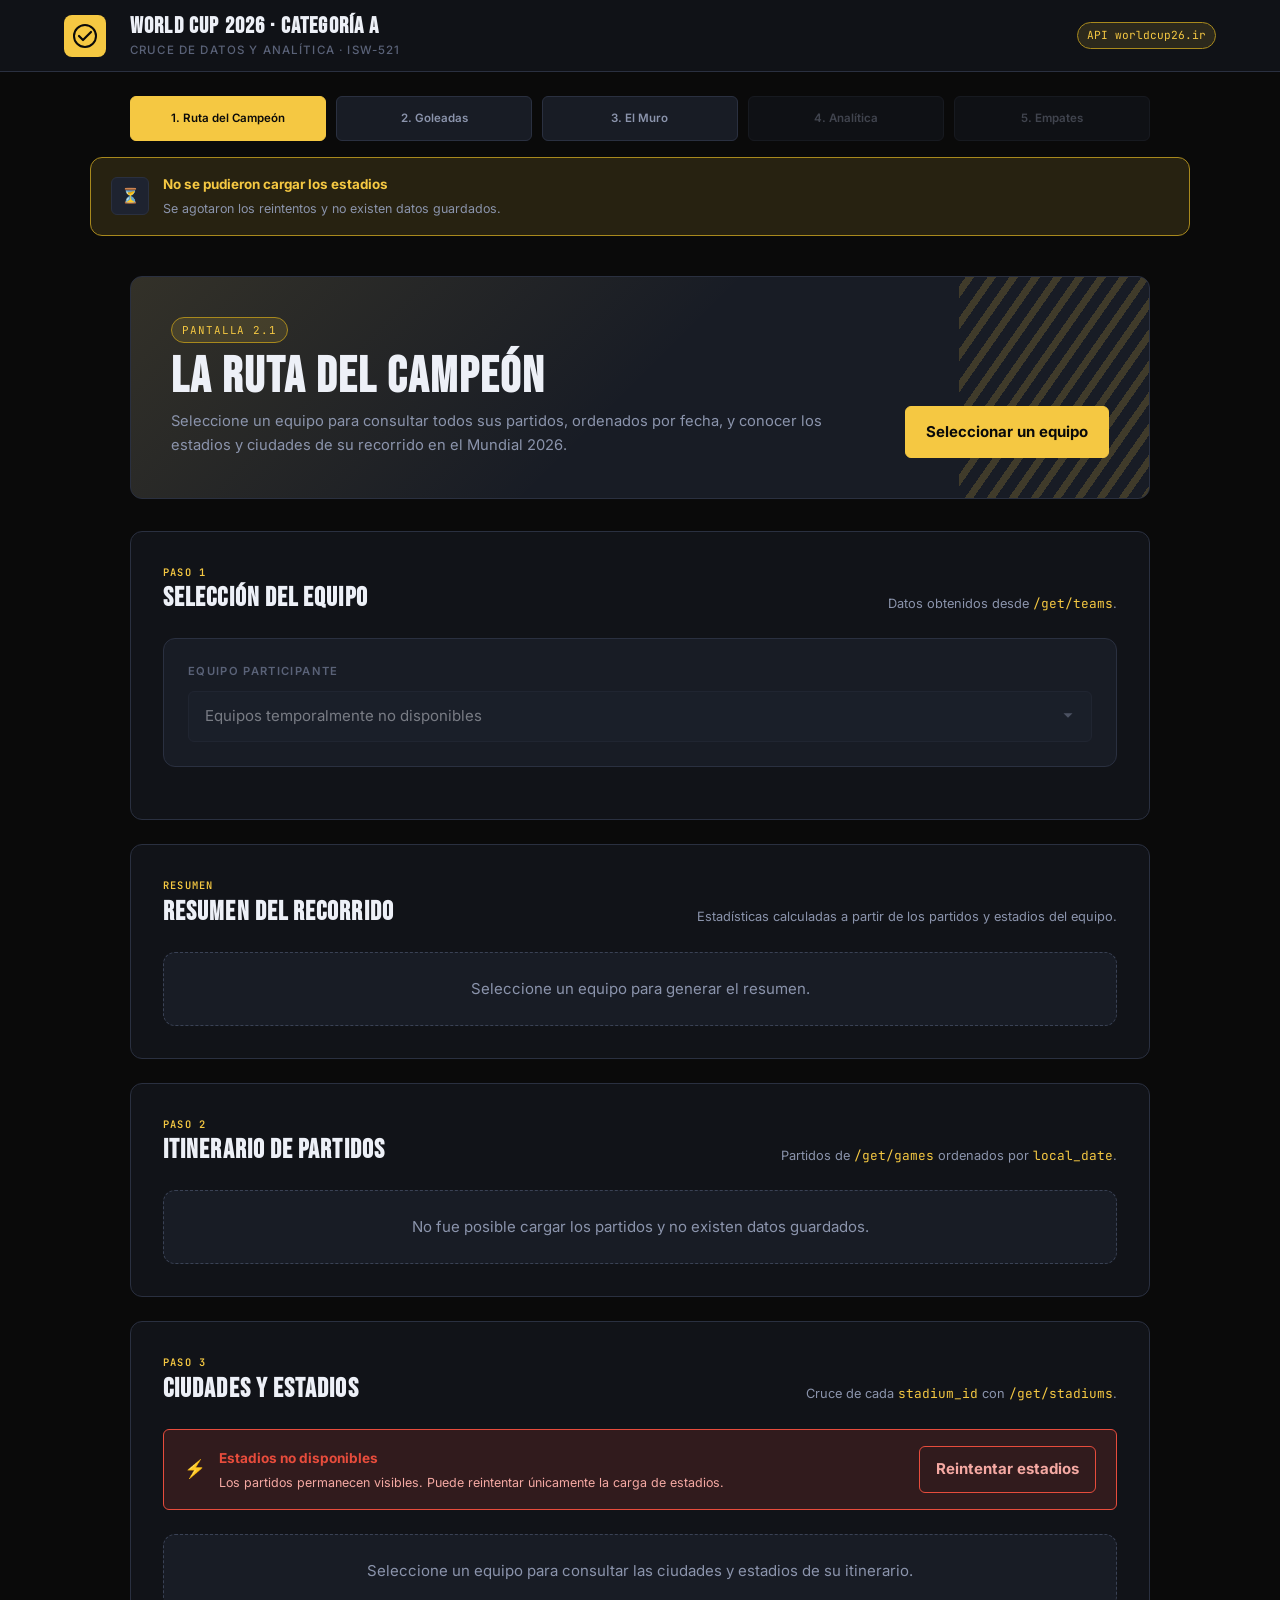
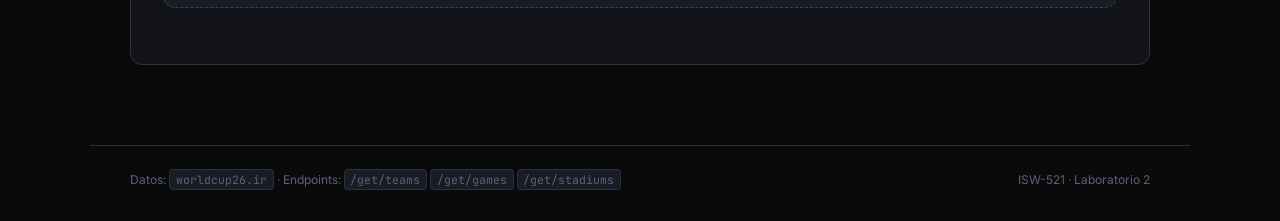
==== commit eae30443: "Implementa pantalla El Muro con ranking defensivo" ====
--- a/Laboratorio-02/Worldcup/worldcup26_itinerario.html
+++ b/Laboratorio-02/Worldcup/worldcup26_itinerario.html
@@ -104,8 +104,6 @@
     type="button"
     class="screen-nav-button"
     data-screen="muro"
-    disabled
-    title="Pendiente de implementar"
   >
     3. El Muro
   </button>
@@ -752,6 +750,146 @@
 
 </section>
 
+<!-- ═══════════════════════════════════════════════════
+     PANTALLA 2.3: EL MURO
+════════════════════════════════════════════════════ -->
+<section
+  class="app-screen"
+  id="screen-muro"
+  data-screen-panel="muro"
+  aria-labelledby="muroTitle"
+  hidden
+>
+
+  <!-- Presentación -->
+  <div class="route-hero muro-hero">
+
+    <div>
+      <span class="screen-number">
+        Pantalla 2.3
+      </span>
+
+      <h2 id="muroTitle">
+        El Muro
+      </h2>
+
+      <p>
+        Ranking defensivo con los cinco equipos que han
+        recibido menos goles durante el Mundial 2026.
+        Cada registro también muestra su próximo rival.
+      </p>
+    </div>
+
+    <div class="muro-total-box">
+      <span>
+        Equipos destacados
+      </span>
+
+      <strong id="muroTotal">
+        5
+      </strong>
+    </div>
+
+  </div>
+
+  <!-- Ranking -->
+  <section
+    class="route-section"
+    aria-labelledby="muroRankingTitle"
+  >
+
+    <div class="section-heading">
+
+      <div>
+        <span class="section-kicker">
+          Ranking defensivo
+        </span>
+
+        <h3 id="muroRankingTitle">
+          Equipos con menos goles recibidos
+        </h3>
+      </div>
+
+      <p>
+        Cruce de datos entre
+        <code>/get/groups</code>,
+        <code>/get/games</code>
+        y
+        <code>/get/teams</code>.
+      </p>
+
+    </div>
+
+    <!-- Estado informativo -->
+    <div
+      class="teams-warning"
+      id="muroStatus"
+      role="status"
+      aria-live="polite"
+      hidden
+    >
+
+      <span
+        class="status-icon"
+        aria-hidden="true"
+      >
+        ⚠
+      </span>
+
+      <div>
+        <strong>
+          Información parcial
+        </strong>
+
+        <p id="muroStatusMessage">
+          Parte de la información del ranking no está disponible.
+        </p>
+      </div>
+
+    </div>
+
+    <!-- Estado inicial -->
+    <div
+      class="empty-state"
+      id="muroEmptyState"
+    >
+      Cargando el ranking defensivo...
+    </div>
+
+    <!-- Encabezado del ranking -->
+    <div
+      class="section-eyebrow"
+      id="muroEyebrow"
+    >
+
+      <span class="eyebrow-label">
+        Mejores defensas
+      </span>
+
+      <div class="eyebrow-line"></div>
+
+      <span
+        class="eyebrow-count"
+        id="muroCount"
+      >
+        0
+      </span>
+
+    </div>
+
+    <!-- Tarjetas generadas con JavaScript -->
+    <div
+      class="muro-grid"
+      id="muroGrid"
+      aria-live="polite"
+      aria-label="Ranking de equipos con menos goles recibidos"
+    >
+    </div>
+
+  </section>
+
+</section>
+
   </main>
 
   <!-- ═══════════════════════════════════════════════════
--- a/Laboratorio-02/Worldcup/worldcup26_styles.css
+++ b/Laboratorio-02/Worldcup/worldcup26_styles.css
@@ -1718,4 +1718,493 @@
   .teams-warning {
     align-items: flex-start;
   }
+}
+
+/* ═══════════════════════════════════════════════════════
+   PANTALLA 2.3: EL MURO
+═══════════════════════════════════════════════════════ */
+
+/* Presentación principal */
+
+.muro-hero {
+  background:
+    linear-gradient(
+      135deg,
+      rgba(46, 204, 113, 0.16),
+      transparent 55%
+    ),
+    var(--surface);
+}
+
+.muro-hero::after {
+  background: repeating-linear-gradient(
+    -55deg,
+    var(--green) 0,
+    var(--green) 7px,
+    transparent 7px,
+    transparent 18px
+  );
+}
+
+.muro-total-box {
+  position: relative;
+  z-index: 2;
+
+  min-width: 165px;
+  padding: 1.15rem 1.4rem;
+
+  display: flex;
+  flex-direction: column;
+  align-items: center;
+  justify-content: center;
+
+  flex-shrink: 0;
+
+  background: rgba(10, 10, 10, 0.65);
+  border: 1px solid rgba(46, 204, 113, 0.5);
+  border-radius: var(--radius);
+
+  text-align: center;
+}
+
+.muro-total-box span {
+  margin-bottom: 0.35rem;
+
+  color: var(--text-2);
+
+  font-family: var(--font-mono);
+  font-size: 0.65rem;
+  font-weight: 600;
+  text-transform: uppercase;
+  letter-spacing: 0.1em;
+}
+
+.muro-total-box strong {
+  color: var(--green);
+
+  font-family: var(--font-display);
+  font-size: 2.8rem;
+  line-height: 1;
+}
+
+/* Navegación activa */
+
+.screen-nav-button[data-screen="muro"].active {
+  background: var(--green);
+  border-color: var(--green);
+
+  color: var(--black);
+}
+
+/* Cuadrícula del ranking */
+
+.muro-grid {
+  display: grid;
+  gap: 1rem;
+}
+
+/* Tarjeta principal */
+
+.muro-card {
+  position: relative;
+  overflow: hidden;
+
+  min-height: 145px;
+  padding: 1.25rem;
+
+  display: grid;
+  grid-template-columns:
+    55px
+    minmax(180px, 1.4fr)
+    minmax(130px, 0.7fr)
+    minmax(220px, 1.2fr);
+  align-items: center;
+  gap: 1.25rem;
+
+  background: var(--card);
+  border: 1px solid var(--border);
+  border-radius: var(--radius);
+
+  animation: card-in 0.35s ease both;
+
+  transition:
+    transform var(--transition),
+    border-color var(--transition),
+    box-shadow var(--transition);
+}
+
+.muro-card::before {
+  content: "";
+
+  position: absolute;
+  top: 0;
+  left: 0;
+
+  width: 5px;
+  height: 100%;
+
+  background: var(--green);
+}
+
+.muro-card:hover {
+  transform: translateY(-3px);
+
+  border-color: rgba(46, 204, 113, 0.5);
+
+  box-shadow:
+    0 14px 36px
+    rgba(0, 0, 0, 0.42);
+}
+
+/* Primer lugar */
+
+.muro-card.first-place {
+  background:
+    linear-gradient(
+      110deg,
+      rgba(245, 200, 66, 0.08),
+      transparent 45%
+    ),
+    var(--card);
+
+  border-color: var(--gold-dim);
+}
+
+.muro-card.first-place::before {
+  background: var(--gold);
+}
+
+/* Posición */
+
+.muro-position {
+  width: 48px;
+  height: 48px;
+
+  display: grid;
+  place-items: center;
+
+  background: var(--surface);
+  border: 1px solid var(--border);
+  border-radius: 50%;
+}
+
+.muro-position span {
+  color: var(--green);
+
+  font-family: var(--font-display);
+  font-size: 1.8rem;
+  line-height: 1;
+}
+
+.muro-card.first-place .muro-position {
+  background: var(--gold-glow);
+  border-color: var(--gold-dim);
+}
+
+.muro-card.first-place .muro-position span {
+  color: var(--gold);
+}
+
+/* Información del equipo */
+
+.muro-team-main {
+  min-width: 0;
+
+  display: flex;
+  align-items: center;
+  gap: 1rem;
+}
+
+.muro-team-flag {
+  overflow: hidden;
+
+  width: 78px;
+  height: 52px;
+
+  display: grid;
+  place-items: center;
+
+  flex-shrink: 0;
+
+  background: var(--surface);
+  border: 1px solid var(--border);
+  border-radius: var(--radius-sm);
+}
+
+.muro-team-flag img {
+  width: 100%;
+  height: 100%;
+
+  display: block;
+
+  object-fit: cover;
+}
+
+.muro-flag-placeholder {
+  width: 100%;
+  height: 100%;
+
+  display: grid;
+  place-items: center;
+
+  color: var(--text-3);
+
+  font-family: var(--font-mono);
+  font-size: 0.65rem;
+  font-weight: 700;
+}
+
+.muro-team-info {
+  min-width: 0;
+}
+
+.muro-team-info span {
+  display: block;
+
+  margin-bottom: 0.25rem;
+
+  color: var(--text-3);
+
+  font-family: var(--font-mono);
+  font-size: 0.6rem;
+  text-transform: uppercase;
+  letter-spacing: 0.1em;
+}
+
+.muro-team-info h3 {
+  overflow-wrap: anywhere;
+
+  color: var(--text);
+
+  font-family: var(--font-display);
+  font-size: 1.45rem;
+  line-height: 1.1;
+  letter-spacing: 0.03em;
+}
+
+/* Estadística defensiva */
+
+.muro-stat {
+  min-height: 90px;
+  padding: 1rem;
+
+  display: flex;
+  flex-direction: column;
+  align-items: center;
+  justify-content: center;
+
+  background: var(--surface);
+  border: 1px solid var(--border);
+  border-radius: var(--radius);
+
+  text-align: center;
+}
+
+.muro-stat span {
+  margin-bottom: 0.35rem;
+
+  color: var(--text-3);
+
+  font-family: var(--font-mono);
+  font-size: 0.58rem;
+  text-transform: uppercase;
+  letter-spacing: 0.08em;
+}
+
+.muro-stat strong {
+  color: var(--green);
+
+  font-family: var(--font-display);
+  font-size: 2.2rem;
+  line-height: 1;
+}
+
+.muro-card.first-place .muro-stat strong {
+  color: var(--gold);
+}
+
+.muro-stat small {
+  margin-top: 0.3rem;
+
+  color: var(--text-2);
+  font-size: 0.68rem;
+}
+
+/* Próximo rival */
+
+.muro-next-game {
+  min-width: 0;
+}
+
+.muro-next-label {
+  display: block;
+
+  margin-bottom: 0.55rem;
+
+  color: var(--text-3);
+
+  font-family: var(--font-mono);
+  font-size: 0.6rem;
+  text-transform: uppercase;
+  letter-spacing: 0.1em;
+}
+
+.muro-rival {
+  min-width: 0;
+
+  display: flex;
+  align-items: center;
+  gap: 0.75rem;
+}
+
+.muro-rival-flag {
+  overflow: hidden;
+
+  width: 52px;
+  height: 36px;
+
+  display: grid;
+  place-items: center;
+
+  flex-shrink: 0;
+
+  background: var(--surface);
+  border: 1px solid var(--border);
+  border-radius: var(--radius-sm);
+}
+
+.muro-rival-flag img {
+  width: 100%;
+  height: 100%;
+
+  display: block;
+
+  object-fit: cover;
+}
+
+.muro-rival-placeholder {
+  color: var(--text-3);
+
+  font-family: var(--font-mono);
+  font-size: 0.62rem;
+  font-weight: 700;
+}
+
+.muro-rival > div:last-child {
+  min-width: 0;
+}
+
+.muro-rival strong {
+  display: block;
+
+  overflow-wrap: anywhere;
+
+  color: var(--text);
+
+  font-size: 0.84rem;
+  line-height: 1.35;
+}
+
+.muro-rival small {
+  display: block;
+
+  margin-top: 0.2rem;
+
+  color: var(--text-2);
+  font-size: 0.68rem;
+  line-height: 1.4;
+}
+
+.muro-rival-error {
+  color: #f5a9a3 !important;
+}
+
+/* ═══════════════════════════════════════════════════════
+   RESPONSIVE DEL PUNTO 2.3
+═══════════════════════════════════════════════════════ */
+
+@media (max-width: 950px) {
+  .muro-card {
+    grid-template-columns:
+      50px
+      minmax(180px, 1fr)
+      minmax(120px, 0.6fr);
+  }
+
+  .muro-next-game {
+    grid-column: 2 / -1;
+
+    padding-top: 1rem;
+
+    border-top: 1px solid var(--border);
+  }
+}
+
+@media (max-width: 650px) {
+  .muro-hero {
+    align-items: stretch;
+  }
+
+  .muro-total-box {
+    width: 100%;
+    min-width: 0;
+  }
+
+  .muro-card {
+    grid-template-columns: 45px minmax(0, 1fr);
+    gap: 1rem;
+  }
+
+  .muro-position {
+    width: 42px;
+    height: 42px;
+  }
+
+  .muro-position span {
+    font-size: 1.5rem;
+  }
+
+  .muro-team-main {
+    align-items: flex-start;
+  }
+
+  .muro-team-flag {
+    width: 68px;
+    height: 46px;
+  }
+
+  .muro-stat {
+    grid-column: 1 / -1;
+
+    min-height: 80px;
+  }
+
+  .muro-next-game {
+    grid-column: 1 / -1;
+  }
+}
+
+@media (max-width: 430px) {
+  .muro-card {
+    grid-template-columns: 1fr;
+  }
+
+  .muro-position {
+    margin: 0 auto;
+  }
+
+  .muro-team-main {
+    align-items: center;
+    flex-direction: column;
+
+    text-align: center;
+  }
+
+  .muro-next-game {
+    text-align: center;
+  }
+
+  .muro-rival {
+    justify-content: center;
+  }
 }
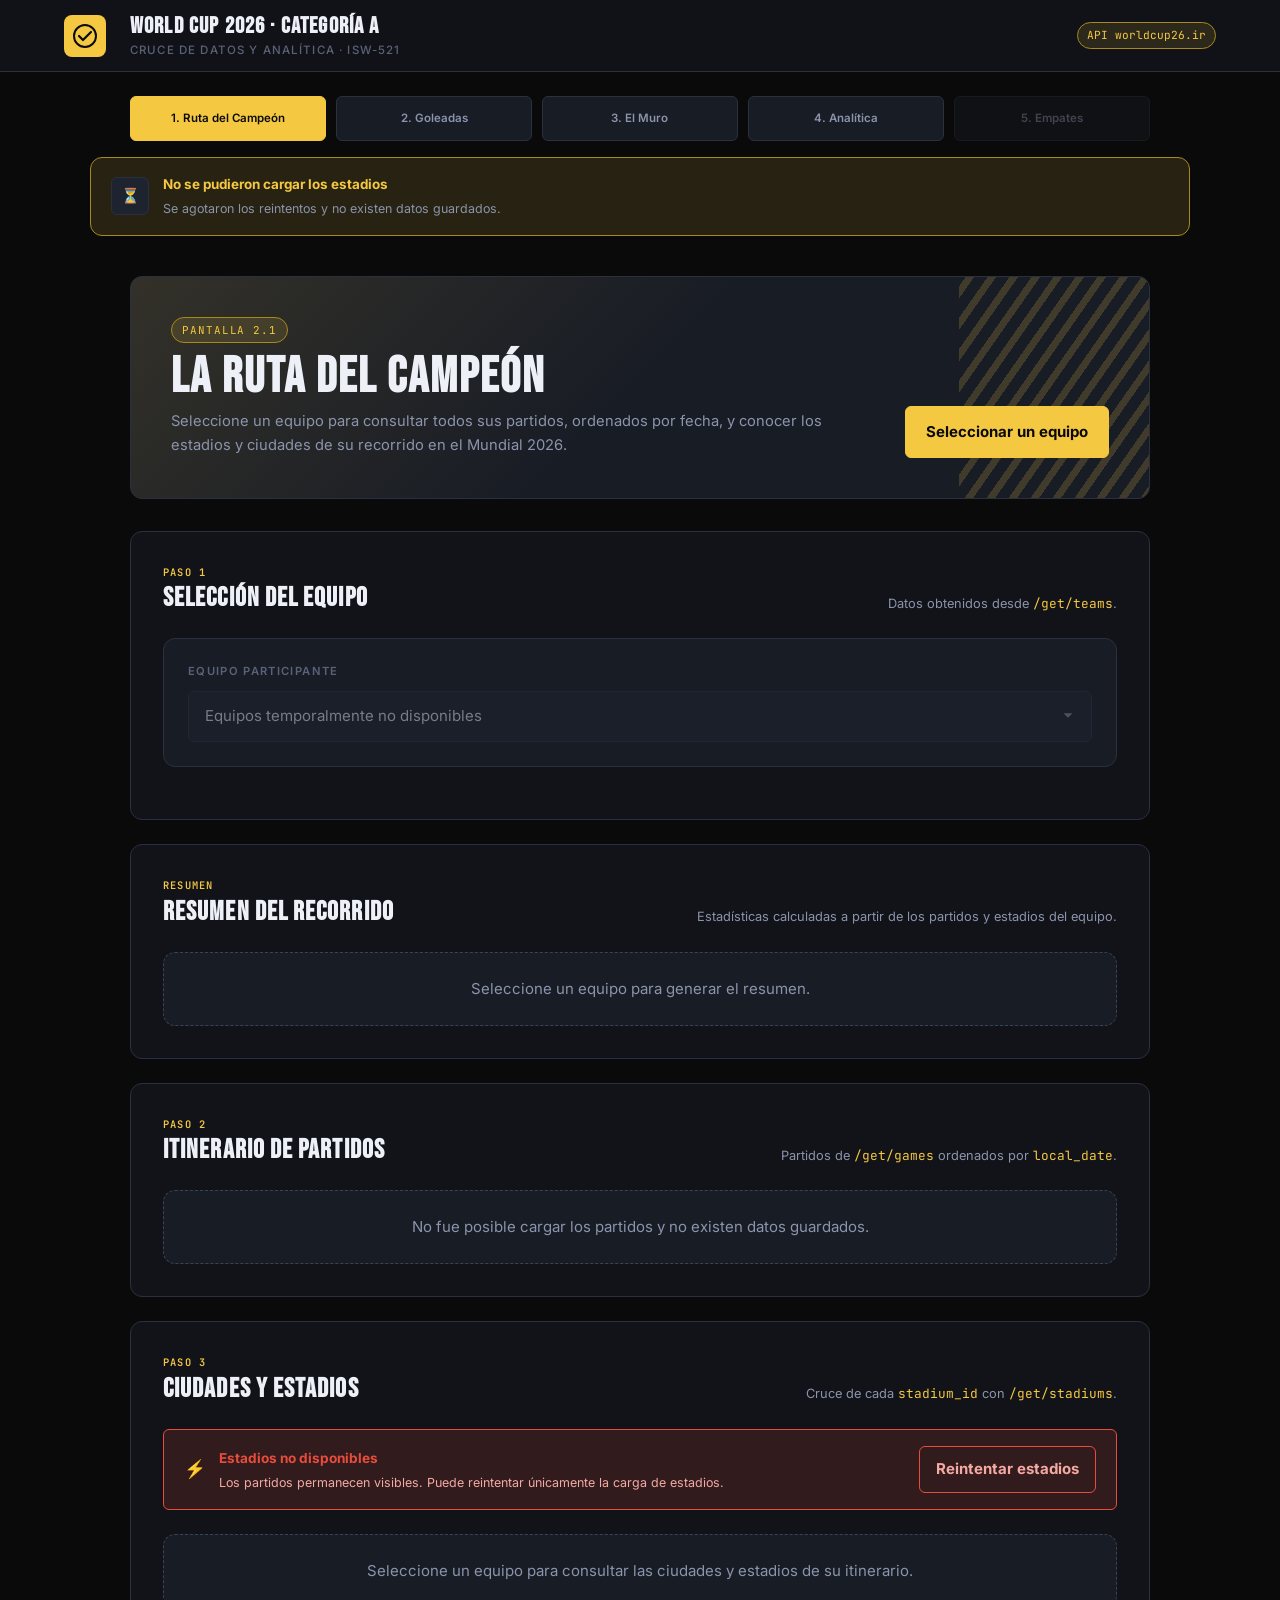
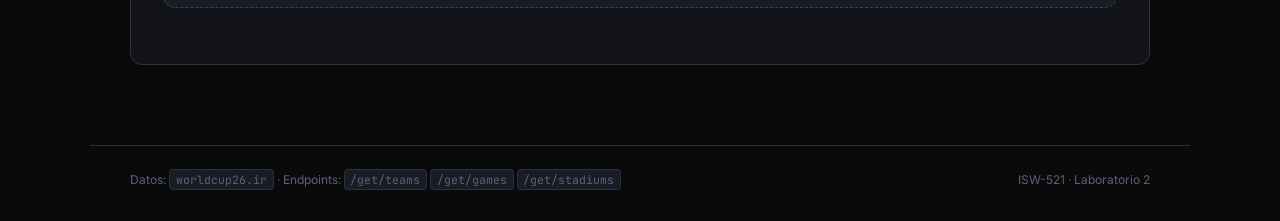
==== commit 6de27b3e: "Implementa analitica de estadios con grafica y asistencia potencial" ====
--- a/Laboratorio-02/Worldcup/worldcup26_itinerario.html
+++ b/Laboratorio-02/Worldcup/worldcup26_itinerario.html
@@ -112,8 +112,6 @@
     type="button"
     class="screen-nav-button"
     data-screen="analitica"
-    disabled
-    title="Pendiente de implementar"
   >
     4. Analítica
   </button>
@@ -890,6 +888,237 @@
 
 </section>
 
+<!-- ═══════════════════════════════════════════════════
+     PANTALLA 2.4: ANALÍTICA DE ESTADIOS
+════════════════════════════════════════════════════ -->
+<section
+  class="app-screen"
+  id="screen-analitica"
+  data-screen-panel="analitica"
+  aria-labelledby="analiticaTitle"
+  hidden
+>
+
+  <!-- Presentación -->
+  <div class="route-hero analitica-hero">
+
+    <div>
+      <span class="screen-number">
+        Pantalla 2.4
+      </span>
+
+      <h2 id="analiticaTitle">
+        Analítica de Estadios
+      </h2>
+
+      <p>
+        Compara los 16 estadios del Mundial según su capacidad,
+        cantidad de partidos albergados y asistencia potencial total.
+      </p>
+    </div>
+
+    <div class="analitica-total-box">
+      <span>
+        Estadios analizados
+      </span>
+
+      <strong id="analiticaTotal">
+        0
+      </strong>
+    </div>
+
+  </div>
+
+  <!-- Resumen -->
+  <section
+    class="route-section"
+    aria-labelledby="analiticaResumenTitle"
+  >
+
+    <div class="section-heading">
+
+      <div>
+        <span class="section-kicker">
+          Resumen general
+        </span>
+
+        <h3 id="analiticaResumenTitle">
+          Capacidad y asistencia potencial
+        </h3>
+      </div>
+
+      <p>
+        Datos cruzados entre
+        <code>/get/stadiums</code>
+        y
+        <code>/get/games</code>.
+      </p>
+
+    </div>
+
+    <div
+      class="analitica-summary"
+      id="analiticaSummary"
+    >
+
+      <article class="analitica-summary-card">
+        <span>
+          Estadios
+        </span>
+
+        <strong id="analiticaStatStadiums">
+          —
+        </strong>
+      </article>
+
+      <article class="analitica-summary-card">
+        <span>
+          Partidos asignados
+        </span>
+
+        <strong id="analiticaStatGames">
+          —
+        </strong>
+      </article>
+
+      <article class="analitica-summary-card">
+        <span>
+          Mayor asistencia potencial
+        </span>
+
+        <strong id="analiticaStatPotential">
+          —
+        </strong>
+      </article>
+
+    </div>
+
+  </section>
+
+  <!-- Gráfica -->
+  <section
+    class="route-section"
+    aria-labelledby="analiticaChartTitle"
+  >
+
+    <div class="section-heading">
+
+      <div>
+        <span class="section-kicker">
+          Gráfica comparativa
+        </span>
+
+        <h3 id="analiticaChartTitle">
+          Capacidad frente a partidos albergados
+        </h3>
+      </div>
+
+      <p>
+        Las barras se normalizan de forma independiente para que
+        ambas medidas puedan compararse visualmente.
+      </p>
+
+    </div>
+
+    <!-- Aviso de carga o reintento de partidos -->
+    <div
+      class="analitica-waiting"
+      id="analiticaWaiting"
+      role="status"
+      aria-live="polite"
+      hidden
+    >
+
+      <span
+        class="status-icon"
+        aria-hidden="true"
+      >
+        ⏳
+      </span>
+
+      <div>
+        <strong id="analiticaWaitingTitle">
+          Esperando datos de partidos
+        </strong>
+
+        <p id="analiticaWaitingMessage">
+          Los estadios permanecen visibles mientras se intenta
+          recuperar la información de partidos.
+        </p>
+      </div>
+
+    </div>
+
+    <!-- Leyenda -->
+    <div class="analitica-legend">
+
+      <span>
+        <i class="legend-capacity"></i>
+        Capacidad
+      </span>
+
+      <span>
+        <i class="legend-games"></i>
+        Partidos albergados
+      </span>
+
+    </div>
+
+    <!-- Estado inicial -->
+    <div
+      class="empty-state"
+      id="analiticaEmptyState"
+    >
+      Cargando los estadios...
+    </div>
+
+    <!-- Gráfica construida con JavaScript -->
+    <div
+      class="analitica-chart"
+      id="analiticaChart"
+      aria-live="polite"
+      aria-label="Gráfica de capacidad y partidos por estadio"
+    >
+    </div>
+
+  </section>
+
+  <!-- Ranking -->
+  <section
+    class="route-section"
+    aria-labelledby="analiticaRankingTitle"
+  >
+
+    <div class="section-heading">
+
+      <div>
+        <span class="section-kicker">
+          Ranking
+        </span>
+
+        <h3 id="analiticaRankingTitle">
+          Estadios por asistencia potencial
+        </h3>
+      </div>
+
+      <p>
+        Asistencia potencial =
+        <code>capacity × partidos</code>.
+      </p>
+
+    </div>
+
+    <div
+      class="analitica-ranking"
+      id="analiticaRanking"
+      aria-live="polite"
+    >
+    </div>
+
+  </section>
+
+</section>
+
   </main>
 
   <!-- ═══════════════════════════════════════════════════
--- a/Laboratorio-02/Worldcup/worldcup26_styles.css
+++ b/Laboratorio-02/Worldcup/worldcup26_styles.css
@@ -2207,4 +2207,507 @@
   .muro-rival {
     justify-content: center;
   }
+}
+/* ═══════════════════════════════════════════════════════
+   PANTALLA 2.4: ANALÍTICA DE ESTADIOS
+═══════════════════════════════════════════════════════ */
+
+/* Presentación principal */
+
+.analitica-hero {
+  background:
+    linear-gradient(
+      135deg,
+      rgba(52, 152, 219, 0.16),
+      transparent 55%
+    ),
+    var(--surface);
+}
+
+.analitica-hero::after {
+  background: repeating-linear-gradient(
+    -55deg,
+    #3498db 0,
+    #3498db 7px,
+    transparent 7px,
+    transparent 18px
+  );
+}
+
+.analitica-total-box {
+  position: relative;
+  z-index: 2;
+
+  min-width: 175px;
+  padding: 1.15rem 1.4rem;
+
+  display: flex;
+  flex-direction: column;
+  align-items: center;
+  justify-content: center;
+
+  flex-shrink: 0;
+
+  background: rgba(10, 10, 10, 0.65);
+  border: 1px solid rgba(52, 152, 219, 0.55);
+  border-radius: var(--radius);
+
+  text-align: center;
+}
+
+.analitica-total-box span {
+  margin-bottom: 0.35rem;
+
+  color: var(--text-2);
+
+  font-family: var(--font-mono);
+  font-size: 0.65rem;
+  font-weight: 600;
+  text-transform: uppercase;
+  letter-spacing: 0.1em;
+}
+
+.analitica-total-box strong {
+  color: #3498db;
+
+  font-family: var(--font-display);
+  font-size: 2.8rem;
+  line-height: 1;
+}
+
+/* Botón activo */
+
+.screen-nav-button[data-screen="analitica"].active {
+  background: #3498db;
+  border-color: #3498db;
+
+  color: white;
+}
+
+/* Resumen general */
+
+.analitica-summary {
+  display: grid;
+  grid-template-columns: repeat(
+    3,
+    minmax(0, 1fr)
+  );
+  gap: 1rem;
+}
+
+.analitica-summary-card {
+  min-height: 125px;
+  padding: 1.4rem;
+
+  display: flex;
+  flex-direction: column;
+  justify-content: center;
+
+  background: var(--surface);
+  border: 1px solid var(--border);
+  border-radius: var(--radius);
+
+  transition:
+    transform var(--transition),
+    border-color var(--transition);
+}
+
+.analitica-summary-card:hover {
+  transform: translateY(-3px);
+  border-color: rgba(52, 152, 219, 0.55);
+}
+
+.analitica-summary-card span {
+  margin-bottom: 0.45rem;
+
+  color: var(--text-3);
+
+  font-family: var(--font-mono);
+  font-size: 0.63rem;
+  text-transform: uppercase;
+  letter-spacing: 0.1em;
+}
+
+.analitica-summary-card strong {
+  color: #3498db;
+
+  font-family: var(--font-display);
+  font-size: clamp(1.6rem, 3vw, 2.2rem);
+  line-height: 1;
+}
+
+/* Aviso de espera y reintentos */
+
+.analitica-waiting {
+  margin-bottom: 1.5rem;
+  padding: 1rem 1.25rem;
+
+  display: flex;
+  align-items: center;
+  gap: 0.85rem;
+
+  background: rgba(52, 152, 219, 0.1);
+  border: 1px solid rgba(52, 152, 219, 0.45);
+  border-radius: var(--radius);
+}
+
+.analitica-waiting strong {
+  display: block;
+  margin-bottom: 0.2rem;
+
+  color: #5dade2;
+  font-size: 0.84rem;
+}
+
+.analitica-waiting p {
+  color: var(--text-2);
+  font-size: 0.78rem;
+}
+
+/* Leyenda */
+
+.analitica-legend {
+  margin-bottom: 1.25rem;
+
+  display: flex;
+  flex-wrap: wrap;
+  gap: 1rem;
+}
+
+.analitica-legend span {
+  display: inline-flex;
+  align-items: center;
+  gap: 0.45rem;
+
+  color: var(--text-2);
+
+  font-family: var(--font-mono);
+  font-size: 0.68rem;
+}
+
+.analitica-legend i {
+  width: 18px;
+  height: 8px;
+
+  display: inline-block;
+
+  border-radius: 999px;
+}
+
+.legend-capacity {
+  background: #3498db;
+}
+
+.legend-games {
+  background: var(--gold);
+}
+
+/* Gráfica */
+
+.analitica-chart {
+  display: grid;
+  gap: 1rem;
+}
+
+.analitica-chart-row {
+  padding: 1.15rem;
+
+  display: grid;
+  grid-template-columns:
+    minmax(180px, 0.8fr)
+    minmax(300px, 2fr);
+  align-items: center;
+  gap: 1.5rem;
+
+  background: var(--card);
+  border: 1px solid var(--border);
+  border-radius: var(--radius);
+
+  animation: card-in 0.35s ease both;
+
+  transition:
+    transform var(--transition),
+    border-color var(--transition);
+}
+
+.analitica-chart-row:hover {
+  transform: translateY(-2px);
+  border-color: rgba(52, 152, 219, 0.5);
+}
+
+.analitica-stadium-name {
+  min-width: 0;
+}
+
+.analitica-stadium-name strong {
+  display: block;
+
+  margin-bottom: 0.25rem;
+
+  color: var(--text);
+  font-size: 0.92rem;
+  line-height: 1.35;
+
+  overflow-wrap: anywhere;
+}
+
+.analitica-stadium-name span {
+  color: var(--text-2);
+  font-size: 0.74rem;
+}
+
+.analitica-bars {
+  display: grid;
+  gap: 0.85rem;
+}
+
+.analitica-bar-group {
+  min-width: 0;
+}
+
+.analitica-bar-header {
+  margin-bottom: 0.35rem;
+
+  display: flex;
+  justify-content: space-between;
+  gap: 1rem;
+}
+
+.analitica-bar-header span {
+  color: var(--text-3);
+
+  font-family: var(--font-mono);
+  font-size: 0.6rem;
+  text-transform: uppercase;
+  letter-spacing: 0.08em;
+}
+
+.analitica-bar-header strong {
+  color: var(--text-2);
+
+  font-family: var(--font-mono);
+  font-size: 0.68rem;
+}
+
+.analitica-bar-track {
+  overflow: hidden;
+
+  width: 100%;
+  height: 10px;
+
+  background: var(--surface);
+  border: 1px solid var(--border);
+  border-radius: 999px;
+}
+
+.analitica-bar {
+  height: 100%;
+
+  border-radius: 999px;
+
+  transition: width 500ms ease;
+}
+
+.analitica-capacity-bar {
+  background: linear-gradient(
+    90deg,
+    #2471a3,
+    #3498db,
+    #5dade2
+  );
+}
+
+.analitica-games-bar {
+  background: linear-gradient(
+    90deg,
+    var(--gold-dim),
+    var(--gold)
+  );
+}
+
+/* Ranking */
+
+.analitica-ranking {
+  display: grid;
+  gap: 0.85rem;
+}
+
+.analitica-ranking-row {
+  padding: 1rem 1.15rem;
+
+  display: grid;
+  grid-template-columns:
+    45px
+    minmax(190px, 1.4fr)
+    minmax(110px, 0.7fr)
+    minmax(90px, 0.5fr)
+    minmax(170px, 1fr);
+  align-items: center;
+  gap: 1rem;
+
+  background: var(--card);
+  border: 1px solid var(--border);
+  border-radius: var(--radius);
+
+  transition:
+    transform var(--transition),
+    border-color var(--transition);
+}
+
+.analitica-ranking-row:hover {
+  transform: translateY(-2px);
+  border-color: rgba(52, 152, 219, 0.5);
+}
+
+.analitica-ranking-position {
+  width: 38px;
+  height: 38px;
+
+  display: grid;
+  place-items: center;
+
+  background: rgba(52, 152, 219, 0.12);
+  border: 1px solid rgba(52, 152, 219, 0.4);
+  border-radius: 50%;
+
+  color: #5dade2;
+
+  font-family: var(--font-display);
+  font-size: 1.35rem;
+}
+
+.analitica-ranking-stadium {
+  min-width: 0;
+}
+
+.analitica-ranking-stadium span,
+.analitica-ranking-data span {
+  display: block;
+
+  margin-bottom: 0.2rem;
+
+  color: var(--text-3);
+
+  font-family: var(--font-mono);
+  font-size: 0.58rem;
+  text-transform: uppercase;
+  letter-spacing: 0.08em;
+}
+
+.analitica-ranking-stadium strong {
+  display: block;
+
+  color: var(--text);
+  font-size: 0.88rem;
+  line-height: 1.35;
+
+  overflow-wrap: anywhere;
+}
+
+.analitica-ranking-stadium small {
+  display: block;
+
+  margin-top: 0.15rem;
+
+  color: var(--text-2);
+  font-size: 0.7rem;
+}
+
+.analitica-ranking-data strong {
+  color: var(--text);
+
+  font-family: var(--font-mono);
+  font-size: 0.82rem;
+}
+
+.analitica-ranking-data.potential strong {
+  color: #5dade2;
+}
+
+/* ═══════════════════════════════════════════════════════
+   RESPONSIVE DEL PUNTO 2.4
+═══════════════════════════════════════════════════════ */
+
+@media (max-width: 950px) {
+  .analitica-summary {
+    grid-template-columns: 1fr;
+  }
+
+  .analitica-chart-row {
+    grid-template-columns: 1fr;
+  }
+
+  .analitica-ranking-row {
+    grid-template-columns:
+      40px
+      minmax(180px, 1fr)
+      minmax(100px, 0.6fr)
+      minmax(90px, 0.5fr);
+  }
+
+  .analitica-ranking-data.potential {
+    grid-column: 2 / -1;
+
+    padding-top: 0.8rem;
+
+    border-top: 1px solid var(--border);
+  }
+}
+
+@media (max-width: 650px) {
+  .analitica-hero {
+    align-items: stretch;
+  }
+
+  .analitica-total-box {
+    width: 100%;
+    min-width: 0;
+  }
+
+  .analitica-chart-row {
+    padding: 1rem;
+  }
+
+  .analitica-bar-header {
+    align-items: flex-start;
+    flex-direction: column;
+    gap: 0.15rem;
+  }
+
+  .analitica-ranking-row {
+    grid-template-columns: 40px minmax(0, 1fr);
+  }
+
+  .analitica-ranking-data {
+    grid-column: 1 / -1;
+
+    padding-top: 0.75rem;
+
+    border-top: 1px solid var(--border);
+  }
+
+  .analitica-ranking-data.potential {
+    grid-column: 1 / -1;
+  }
+
+  .analitica-waiting {
+    align-items: flex-start;
+  }
+}
+
+@media (max-width: 430px) {
+  .analitica-ranking-row {
+    grid-template-columns: 1fr;
+
+    text-align: center;
+  }
+
+  .analitica-ranking-position {
+    margin: 0 auto;
+  }
+
+  .analitica-ranking-data,
+  .analitica-ranking-data.potential {
+    grid-column: auto;
+  }
 }
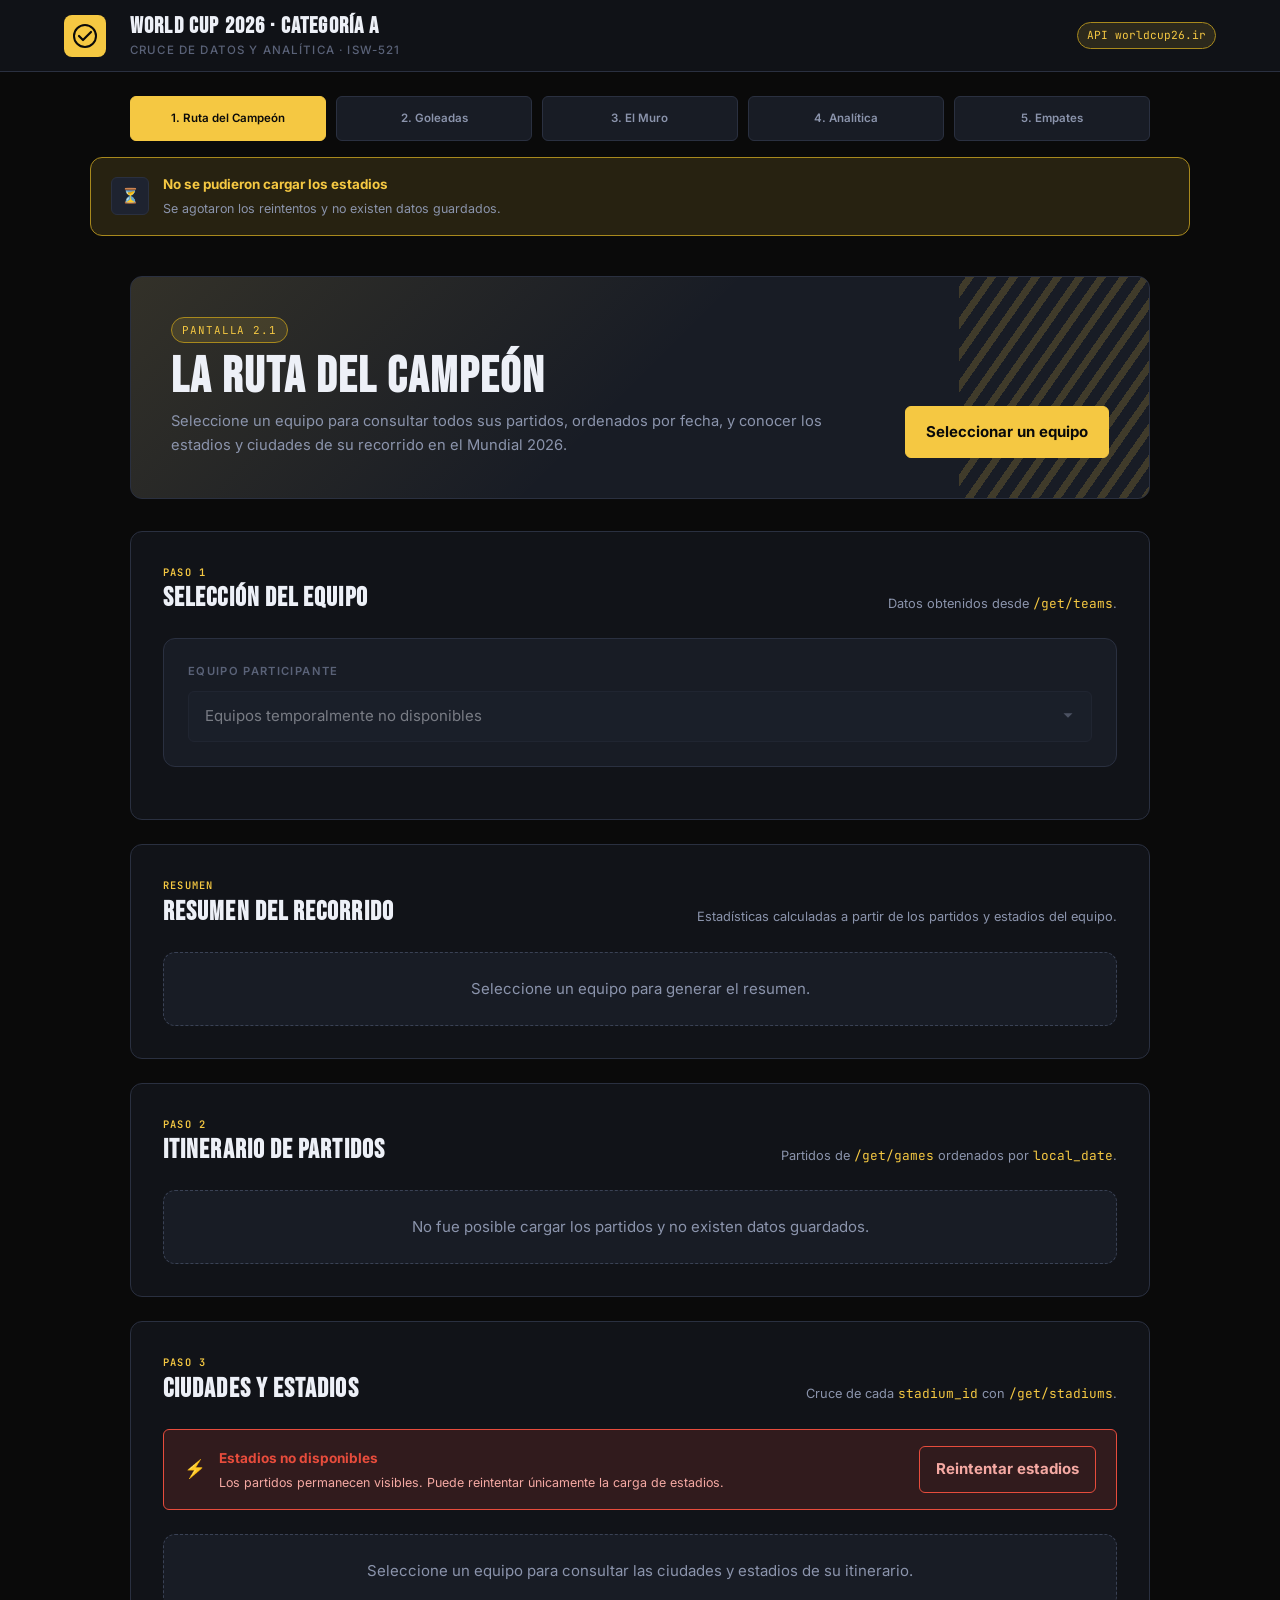
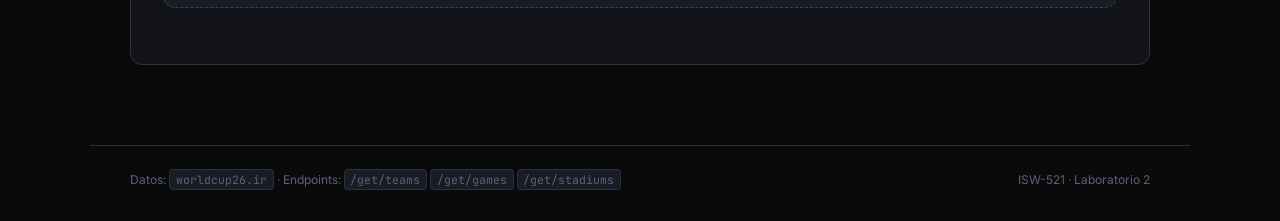
==== commit f3d333a2: "Implementa radar de empates con agrupacion y reintentos" ====
--- a/Laboratorio-02/Worldcup/worldcup26_itinerario.html
+++ b/Laboratorio-02/Worldcup/worldcup26_itinerario.html
@@ -120,8 +120,6 @@
     type="button"
     class="screen-nav-button"
     data-screen="empates"
-    disabled
-    title="Pendiente de implementar"
   >
     5. Empates
   </button>
@@ -1119,6 +1117,191 @@
 
 </section>
 
+<!-- ═══════════════════════════════════════════════════
+     PANTALLA 2.5: RADAR DE EMPATES
+════════════════════════════════════════════════════ -->
+<section
+  class="app-screen"
+  id="screen-empates"
+  data-screen-panel="empates"
+  aria-labelledby="empatesTitle"
+  hidden
+>
+
+  <!-- Presentación -->
+  <div class="route-hero empates-hero">
+
+    <div>
+      <span class="screen-number">
+        Pantalla 2.5
+      </span>
+
+      <h2 id="empatesTitle">
+        Radar de Empates
+      </h2>
+
+      <p>
+        Identifica los partidos terminados con marcador igual,
+        los organiza por grupo y muestra los equipos involucrados
+        en una matriz visual.
+      </p>
+    </div>
+
+    <div class="empates-total-box">
+      <span>
+        Total de empates
+      </span>
+
+      <strong id="empatesTotal">
+        0
+      </strong>
+    </div>
+
+  </div>
+
+  <!-- Resumen -->
+  <section
+    class="route-section"
+    aria-labelledby="empatesResumenTitle"
+  >
+
+    <div class="section-heading">
+
+      <div>
+        <span class="section-kicker">
+          Resumen general
+        </span>
+
+        <h3 id="empatesResumenTitle">
+          Empates de la fase de grupos
+        </h3>
+      </div>
+
+      <p>
+        Cruce de partidos desde
+        <code>/get/games</code>
+        con nombres y banderas obtenidos desde
+        <code>/get/teams</code>.
+      </p>
+
+    </div>
+
+    <div class="empates-summary">
+
+      <article class="empates-summary-card">
+        <span>
+          Empates encontrados
+        </span>
+
+        <strong id="empatesStatTotal">
+          —
+        </strong>
+      </article>
+
+      <article class="empates-summary-card">
+        <span>
+          Grupos procesados
+        </span>
+
+        <strong id="empatesStatGroups">
+          0 / 12
+        </strong>
+      </article>
+
+      <article class="empates-summary-card">
+        <span>
+          Grupo con más empates
+        </span>
+
+        <strong id="empatesStatTopGroup">
+          —
+        </strong>
+      </article>
+
+    </div>
+
+  </section>
+
+  <!-- Estado de resiliencia -->
+  <div
+    class="empates-retry-banner"
+    id="empatesRetryBanner"
+    role="status"
+    aria-live="polite"
+    hidden
+  >
+
+    <span
+      class="status-icon"
+      aria-hidden="true"
+    >
+      ⏳
+    </span>
+
+    <div>
+      <strong id="empatesRetryTitle">
+        Reintentando petición
+      </strong>
+
+      <p id="empatesRetryMessage">
+        Los grupos ya dibujados permanecen visibles.
+      </p>
+    </div>
+
+    <div
+      class="empates-countdown"
+      id="empatesCountdown"
+      aria-label="Tiempo restante"
+    >
+      0
+    </div>
+
+  </div>
+
+  <!-- Matriz -->
+  <section
+    class="route-section"
+    aria-labelledby="empatesMatrixTitle"
+  >
+
+    <div class="section-heading">
+
+      <div>
+        <span class="section-kicker">
+          Matriz de resultados
+        </span>
+
+        <h3 id="empatesMatrixTitle">
+          Empates agrupados de A a L
+        </h3>
+      </div>
+
+      <p>
+        Cada celda representa un partido empatado y muestra
+        los dos equipos participantes.
+      </p>
+
+    </div>
+
+    <div
+      class="empty-state"
+      id="empatesEmptyState"
+    >
+      Preparando la matriz de empates...
+    </div>
+
+    <div
+      class="empates-matrix"
+      id="empatesMatrix"
+      aria-live="polite"
+      aria-label="Matriz de empates por grupo"
+    >
+    </div>
+
+  </section>
+
+</section>
+
   </main>
 
   <!-- ═══════════════════════════════════════════════════
--- a/Laboratorio-02/Worldcup/worldcup26_styles.css
+++ b/Laboratorio-02/Worldcup/worldcup26_styles.css
@@ -2710,4 +2710,462 @@
   .analitica-ranking-data.potential {
     grid-column: auto;
   }
+}
+
+/* ═══════════════════════════════════════════════════════
+   PANTALLA 2.5: RADAR DE EMPATES
+═══════════════════════════════════════════════════════ */
+
+/* Presentación principal */
+
+.empates-hero {
+  background:
+    linear-gradient(
+      135deg,
+      rgba(155, 89, 182, 0.18),
+      transparent 55%
+    ),
+    var(--surface);
+}
+
+.empates-hero::after {
+  background: repeating-linear-gradient(
+    -55deg,
+    #9b59b6 0,
+    #9b59b6 7px,
+    transparent 7px,
+    transparent 18px
+  );
+}
+
+.empates-total-box {
+  position: relative;
+  z-index: 2;
+
+  min-width: 175px;
+  padding: 1.15rem 1.4rem;
+
+  display: flex;
+  flex-direction: column;
+  align-items: center;
+  justify-content: center;
+
+  flex-shrink: 0;
+
+  background: rgba(10, 10, 10, 0.65);
+  border: 1px solid rgba(155, 89, 182, 0.55);
+  border-radius: var(--radius);
+
+  text-align: center;
+}
+
+.empates-total-box span {
+  margin-bottom: 0.35rem;
+
+  color: var(--text-2);
+
+  font-family: var(--font-mono);
+  font-size: 0.65rem;
+  font-weight: 600;
+  text-transform: uppercase;
+  letter-spacing: 0.1em;
+}
+
+.empates-total-box strong {
+  color: #bb8fce;
+
+  font-family: var(--font-display);
+  font-size: 2.8rem;
+  line-height: 1;
+}
+
+/* Botón activo */
+
+.screen-nav-button[data-screen="empates"].active {
+  background: #9b59b6;
+  border-color: #9b59b6;
+  color: white;
+}
+
+/* Resumen */
+
+.empates-summary {
+  display: grid;
+  grid-template-columns: repeat(
+    3,
+    minmax(0, 1fr)
+  );
+  gap: 1rem;
+}
+
+.empates-summary-card {
+  min-height: 125px;
+  padding: 1.4rem;
+
+  display: flex;
+  flex-direction: column;
+  justify-content: center;
+
+  background: var(--surface);
+  border: 1px solid var(--border);
+  border-radius: var(--radius);
+
+  transition:
+    transform var(--transition),
+    border-color var(--transition);
+}
+
+.empates-summary-card:hover {
+  transform: translateY(-3px);
+  border-color: rgba(155, 89, 182, 0.55);
+}
+
+.empates-summary-card span {
+  margin-bottom: 0.45rem;
+
+  color: var(--text-3);
+
+  font-family: var(--font-mono);
+  font-size: 0.63rem;
+  text-transform: uppercase;
+  letter-spacing: 0.1em;
+}
+
+.empates-summary-card strong {
+  color: #bb8fce;
+
+  font-family: var(--font-display);
+  font-size: clamp(1.6rem, 3vw, 2.2rem);
+  line-height: 1.1;
+}
+
+/* Banner de reintento */
+
+.empates-retry-banner {
+  margin: 1.5rem 0;
+  padding: 1rem 1.25rem;
+
+  display: flex;
+  align-items: center;
+  gap: 0.9rem;
+
+  background: rgba(155, 89, 182, 0.12);
+  border: 1px solid rgba(155, 89, 182, 0.5);
+  border-radius: var(--radius);
+}
+
+.empates-retry-banner strong {
+  display: block;
+  margin-bottom: 0.2rem;
+
+  color: #d2b4de;
+  font-size: 0.86rem;
+}
+
+.empates-retry-banner p {
+  color: var(--text-2);
+  font-size: 0.78rem;
+}
+
+.empates-countdown {
+  width: 48px;
+  height: 48px;
+  margin-left: auto;
+
+  display: grid;
+  place-items: center;
+
+  flex-shrink: 0;
+
+  background: rgba(155, 89, 182, 0.18);
+  border: 1px solid rgba(155, 89, 182, 0.5);
+  border-radius: 50%;
+
+  color: #d2b4de;
+
+  font-family: var(--font-display);
+  font-size: 1.35rem;
+}
+
+/* Matriz de grupos */
+
+.empates-matrix {
+  display: grid;
+  grid-template-columns: repeat(
+    3,
+    minmax(0, 1fr)
+  );
+  gap: 1rem;
+}
+
+.empates-group-card {
+  overflow: hidden;
+
+  min-width: 0;
+
+  background: var(--card);
+  border: 1px solid var(--border);
+  border-radius: var(--radius);
+
+  animation: card-in 0.35s ease both;
+
+  transition:
+    transform var(--transition),
+    border-color var(--transition);
+}
+
+.empates-group-card:hover {
+  transform: translateY(-3px);
+  border-color: rgba(155, 89, 182, 0.5);
+}
+
+/* Encabezado de cada grupo */
+
+.empates-group-header {
+  padding: 1rem 1.1rem;
+
+  display: flex;
+  align-items: center;
+  justify-content: space-between;
+  gap: 1rem;
+
+  background: rgba(155, 89, 182, 0.1);
+  border-bottom: 1px solid var(--border);
+}
+
+.empates-group-header > div:first-child {
+  display: flex;
+  align-items: center;
+  gap: 0.55rem;
+}
+
+.empates-group-header span {
+  color: var(--text-3);
+
+  font-family: var(--font-mono);
+  font-size: 0.6rem;
+  text-transform: uppercase;
+  letter-spacing: 0.1em;
+}
+
+.empates-group-header strong {
+  color: #d2b4de;
+
+  font-family: var(--font-display);
+  font-size: 1.75rem;
+  line-height: 1;
+}
+
+.empates-group-count {
+  padding: 0.35rem 0.65rem;
+
+  background: rgba(155, 89, 182, 0.14);
+  border: 1px solid rgba(155, 89, 182, 0.35);
+  border-radius: 999px;
+
+  color: #d2b4de;
+
+  font-family: var(--font-mono);
+  font-size: 0.62rem;
+  white-space: nowrap;
+}
+
+/* Contenido de cada grupo */
+
+.empates-group-content {
+  padding: 1rem;
+
+  display: grid;
+  gap: 0.8rem;
+}
+
+.empates-group-empty {
+  padding: 1rem;
+
+  color: var(--text-3);
+
+  font-size: 0.76rem;
+  text-align: center;
+}
+
+/* Partido empatado */
+
+.empate-match {
+  padding: 0.9rem;
+
+  background: var(--surface);
+  border: 1px solid var(--border);
+  border-radius: calc(var(--radius) - 4px);
+
+  transition:
+    border-color var(--transition),
+    transform var(--transition);
+}
+
+.empate-match:hover {
+  transform: translateY(-2px);
+  border-color: rgba(155, 89, 182, 0.45);
+}
+
+.empate-match-date {
+  margin-bottom: 0.75rem;
+
+  color: var(--text-3);
+
+  font-family: var(--font-mono);
+  font-size: 0.58rem;
+  text-align: center;
+}
+
+/* Fila de equipo */
+
+.empate-team-row {
+  display: flex;
+  align-items: center;
+  justify-content: space-between;
+  gap: 0.75rem;
+}
+
+.empate-team {
+  min-width: 0;
+
+  display: flex;
+  align-items: center;
+  gap: 0.65rem;
+}
+
+.empate-team strong {
+  color: var(--text);
+
+  font-size: 0.78rem;
+  line-height: 1.3;
+
+  overflow-wrap: anywhere;
+}
+
+/* Bandera */
+
+.empate-team-flag {
+  width: 34px;
+  height: 24px;
+
+  overflow: hidden;
+
+  display: grid;
+  place-items: center;
+
+  flex-shrink: 0;
+
+  background: var(--card);
+  border: 1px solid var(--border);
+  border-radius: 4px;
+}
+
+.empate-team-flag img {
+  width: 100%;
+  height: 100%;
+
+  display: block;
+
+  object-fit: cover;
+}
+
+.empate-flag-placeholder {
+  color: var(--text-3);
+
+  font-family: var(--font-mono);
+  font-size: 0.55rem;
+  font-weight: 700;
+}
+
+/* Marcador */
+
+.empate-score {
+  min-width: 32px;
+
+  color: #d2b4de;
+
+  font-family: var(--font-display);
+  font-size: 1.35rem;
+  text-align: right;
+}
+
+.empate-separator {
+  margin: 0.55rem 0;
+  padding: 0.3rem 0;
+
+  border-top: 1px dashed var(--border);
+  border-bottom: 1px dashed var(--border);
+
+  color: var(--text-3);
+
+  font-family: var(--font-mono);
+  font-size: 0.56rem;
+  text-align: center;
+  text-transform: uppercase;
+  letter-spacing: 0.12em;
+}
+
+/* ═══════════════════════════════════════════════════════
+   RESPONSIVE DEL PUNTO 2.5
+═══════════════════════════════════════════════════════ */
+
+@media (max-width: 1050px) {
+  .empates-matrix {
+    grid-template-columns: repeat(
+      2,
+      minmax(0, 1fr)
+    );
+  }
+}
+
+@media (max-width: 800px) {
+  .empates-summary {
+    grid-template-columns: 1fr;
+  }
+}
+
+@media (max-width: 650px) {
+  .empates-hero {
+    align-items: stretch;
+  }
+
+  .empates-total-box {
+    width: 100%;
+    min-width: 0;
+  }
+
+  .empates-matrix {
+    grid-template-columns: 1fr;
+  }
+
+  .empates-retry-banner {
+    align-items: flex-start;
+  }
+
+  .empates-countdown {
+    width: 42px;
+    height: 42px;
+
+    font-size: 1.15rem;
+  }
+}
+
+@media (max-width: 430px) {
+  .empates-group-header {
+    align-items: flex-start;
+    flex-direction: column;
+  }
+
+  .empates-group-count {
+    white-space: normal;
+  }
+
+  .empate-team-row {
+    align-items: flex-start;
+  }
+
+  .empate-team {
+    align-items: flex-start;
+  }
 }
